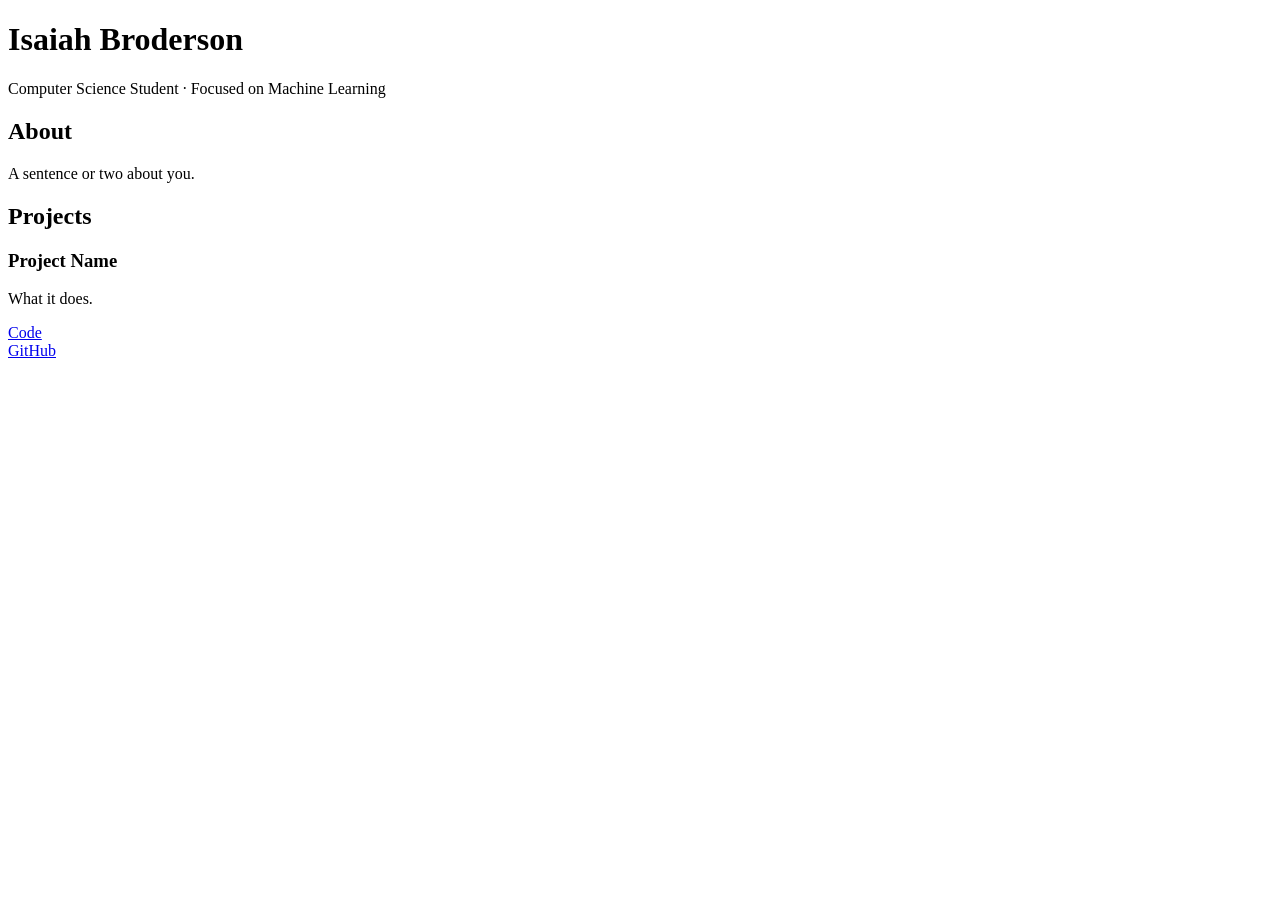
==== index.html @ 88653c19 "Add initial HTML structure for personal webpage" ====
<!DOCTYPE html>
<html lang="en">
<head>
  <meta charset="UTF-8">
  <meta name="viewport" content="width=device-width, initial-scale=1.0">
  <title>Isaiah Broderson</title>
  <link rel="stylesheet" href="style.css">
</head>
<body>
  <header>
    <h1>Isaiah Broderson</h1>
    <p>Computer Science Student · Focused on Machine Learning</p>
  </header>

  <main>
    <section id="about">
      <h2>About</h2>
      <p>A sentence or two about you.</p>
    </section>

    <section id="projects">
      <h2>Projects</h2>
      <article>
        <h3>Project Name</h3>
        <p>What it does.</p>
        <a href="https://github.com/you/repo">Code</a>
      </article>
    </section>
  </main>

  <footer>
    <a href="https://github.com/you">GitHub</a>
  </footer>
</body>
</html>
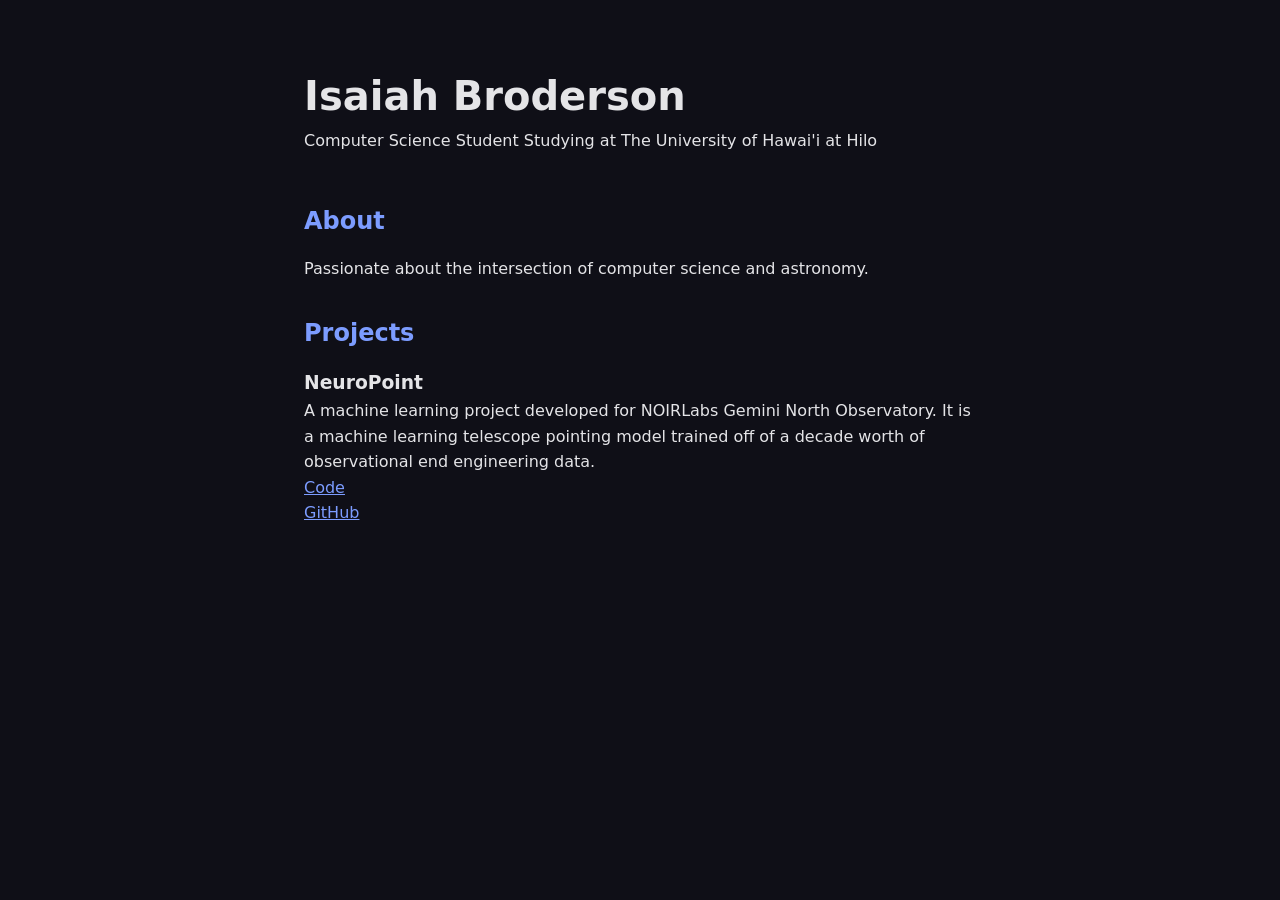
==== commit c97bb773: "Revise personal bio and project description Updated personal information and project details in inde" ====
--- a/index.html
+++ b/index.html
@@ -9,20 +9,21 @@
 <body>
   <header>
     <h1>Isaiah Broderson</h1>
-    <p>Computer Science Student · Focused on Machine Learning</p>
+    <p>Computer Science Student Studying at The University of Hawai'i at Hilo</p>
   </header>
 
   <main>
     <section id="about">
       <h2>About</h2>
-      <p>A sentence or two about you.</p>
+      <p>Passionate about the intersection of computer science and astronomy.</p>
     </section>
 
     <section id="projects">
       <h2>Projects</h2>
       <article>
-        <h3>Project Name</h3>
-        <p>What it does.</p>
+        <h3>NeuroPoint</h3>
+        <p>A machine learning project developed for NOIRLabs Gemini North Observatory. It is a machine learning telescope pointing model
+           trained off of a decade worth of observational end engineering data.</p>
         <a href="https://github.com/you/repo">Code</a>
       </article>
     </section>
--- a/style.css
+++ b/style.css
@@ -0,0 +1,22 @@
+:root {
+  --bg: #0f0f17;
+  --fg: #e4e4e7;
+  --accent: #7c9cff;
+}
+
+* { box-sizing: border-box; margin: 0; padding: 0; }
+
+body {
+  font-family: system-ui, sans-serif;
+  background: var(--bg);
+  color: var(--fg);
+  line-height: 1.6;
+  max-width: 720px;
+  margin: 0 auto;
+  padding: 4rem 1.5rem;
+}
+
+header { margin-bottom: 3rem; }
+h1 { font-size: 2.5rem; }
+h2 { margin: 2rem 0 1rem; color: var(--accent); }
+a { color: var(--accent); }
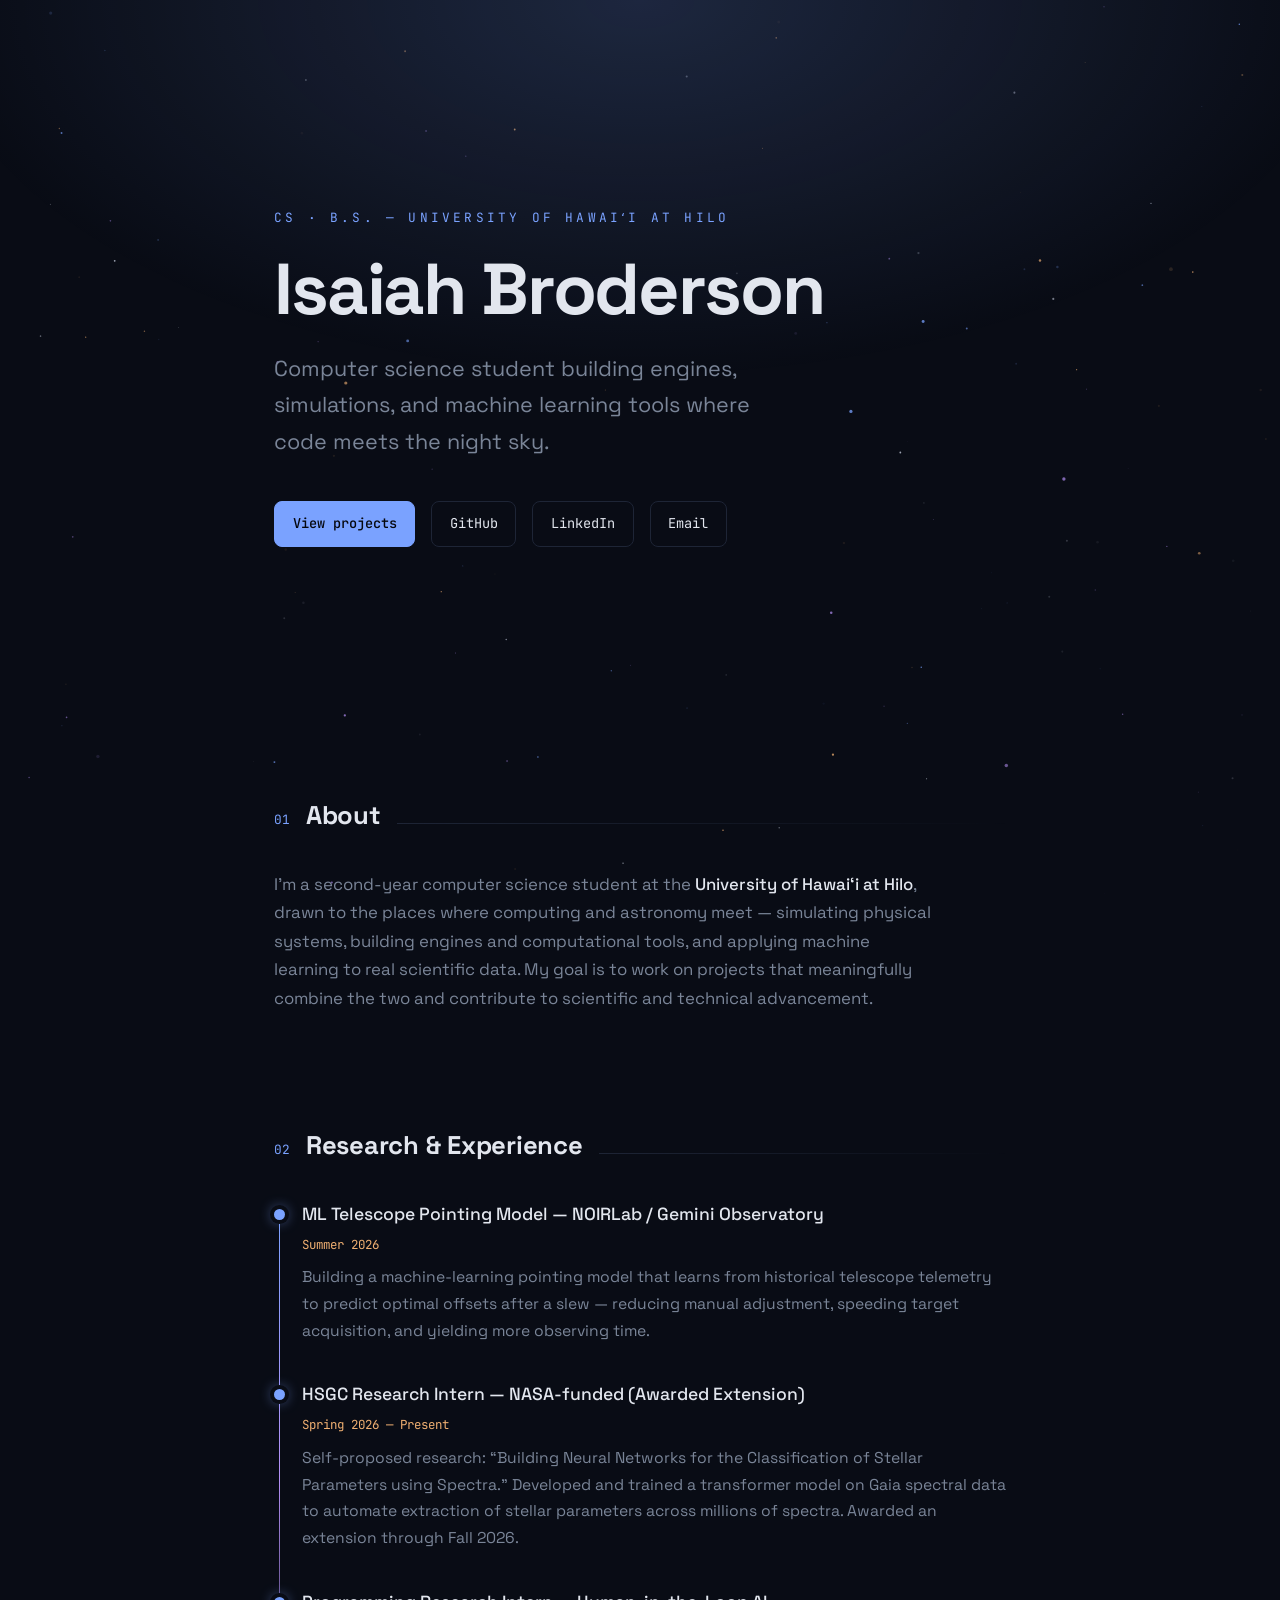
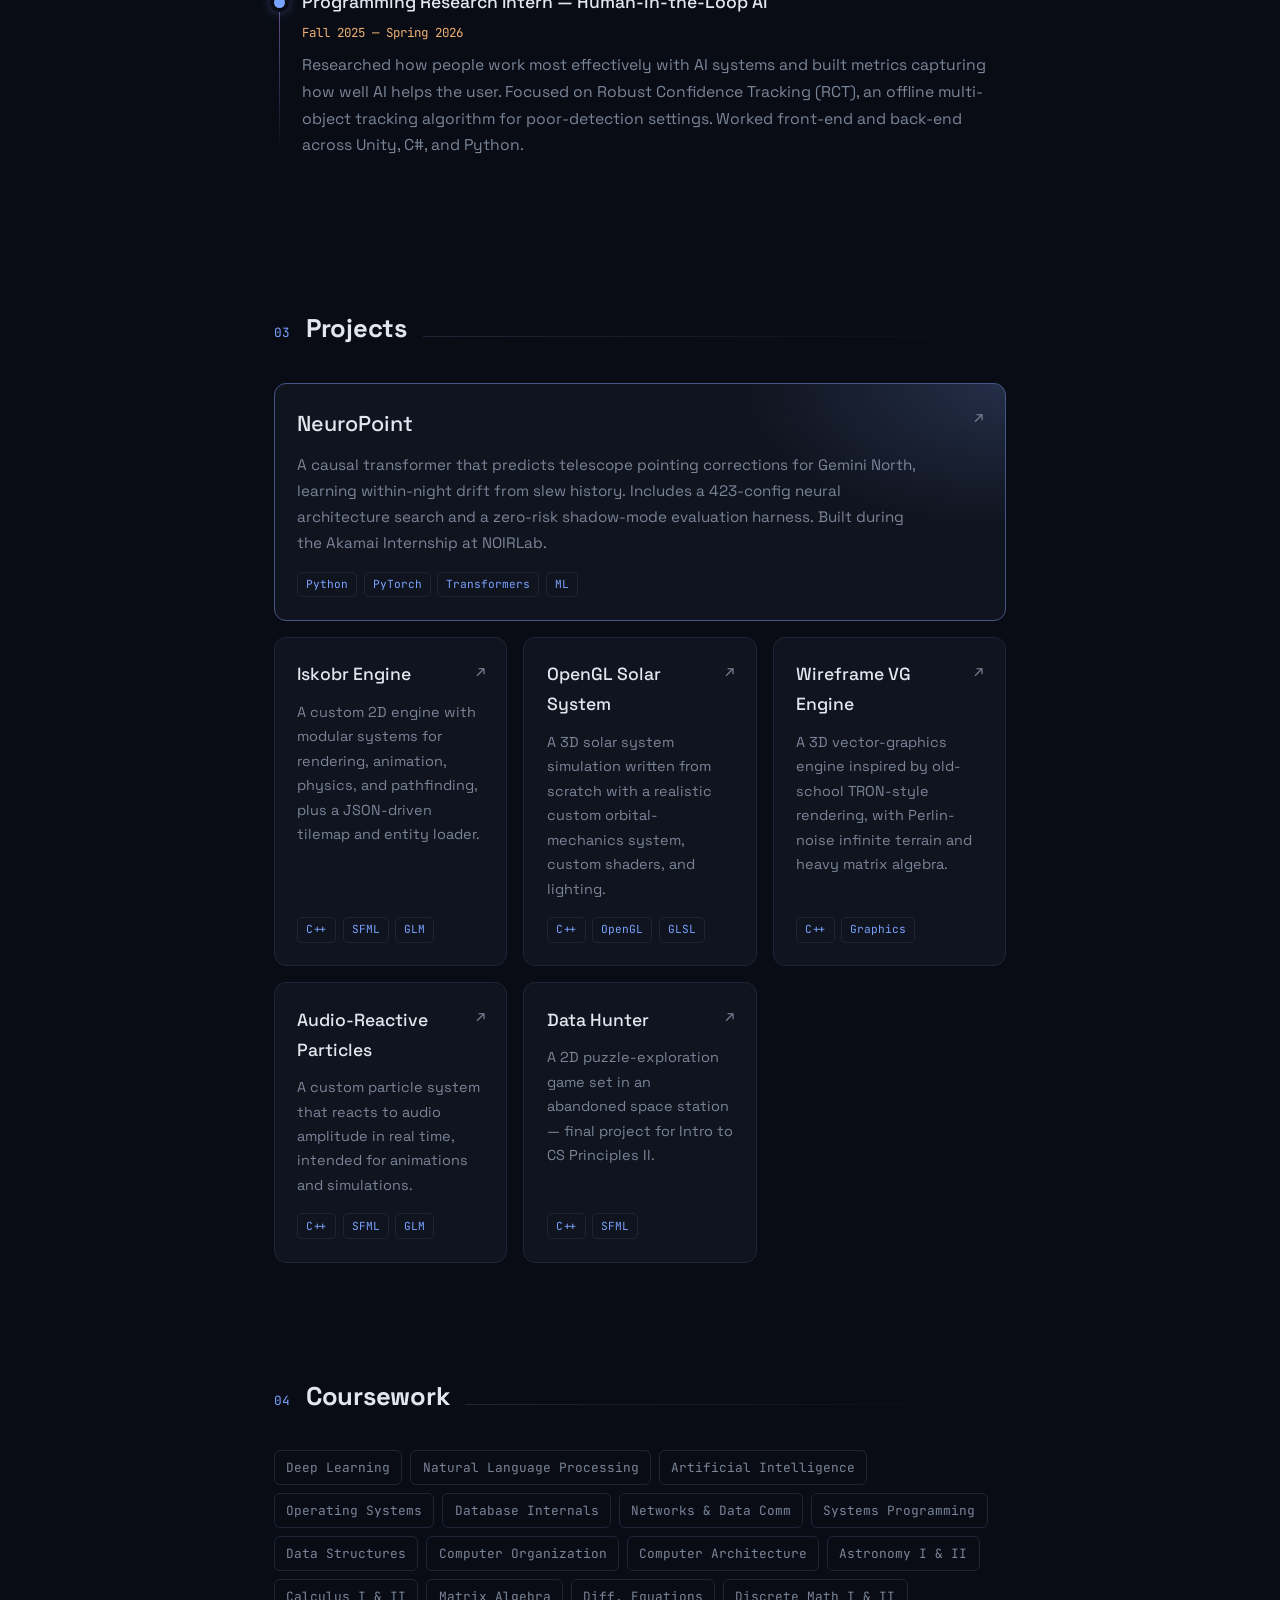
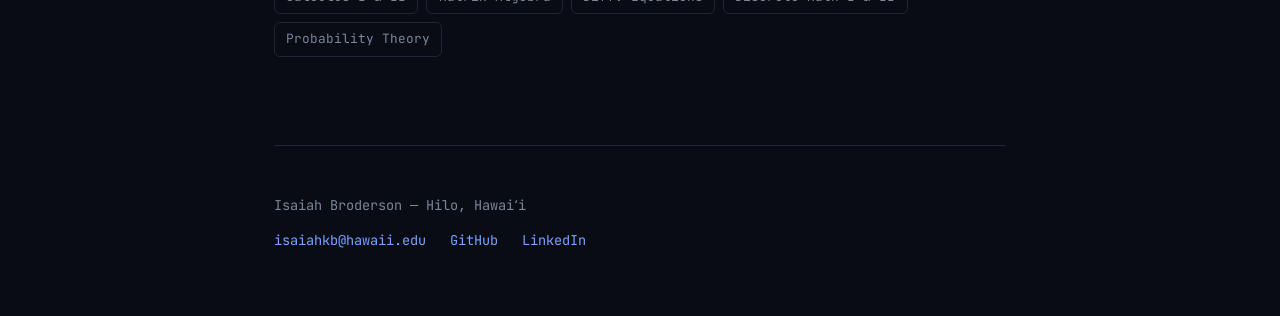
==== commit 7ff88492: "Revise index.html for improved layout and styling Updated the HTML structure and styles for Isaiah B" ====
--- a/index.html
+++ b/index.html
@@ -1,36 +1,492 @@
 <!DOCTYPE html>
 <html lang="en">
 <head>
-  <meta charset="UTF-8">
-  <meta name="viewport" content="width=device-width, initial-scale=1.0">
-  <title>Isaiah Broderson</title>
-  <link rel="stylesheet" href="style.css">
+<meta charset="UTF-8">
+<meta name="viewport" content="width=device-width, initial-scale=1.0">
+<title>Isaiah Broderson — CS & Astronomy</title>
+<link rel="preconnect" href="https://fonts.googleapis.com">
+<link rel="preconnect" href="https://fonts.gstatic.com" crossorigin>
+<link href="https://fonts.googleapis.com/css2?family=Space+Grotesk:wght@400;500;700&family=JetBrains+Mono:wght@400;500&display=swap" rel="stylesheet">
+<style>
+/* ============================================================
+   Isaiah Broderson — portfolio
+   Theme: observatory / star catalog. CS meets astronomy.
+   Palette, type, and the starfield hero are the signature.
+   Everything tunable lives in :root below.
+   ============================================================ */
+
+:root {
+  --void:      #05070d;   /* deepest background */
+  --bg:        #090c15;   /* page background */
+  --surface:   #10141f;   /* cards */
+  --border:    #1e2536;   /* dividers */
+  --fg:        #e2e6ee;   /* main text */
+  --fg-dim:    #7a8598;   /* muted text */
+  --star:      #cfd6e6;   /* starlight */
+  --accent:    #7aa2ff;   /* main accent (blue-white star) */
+  --accent-2:  #f0b072;   /* secondary (warm star / K-type) */
+  --accent-3:  #b490f5;   /* tertiary (spectral violet) */
+  --glow:      rgba(122, 162, 255, 0.18);
+
+  --display: "Space Grotesk", system-ui, sans-serif;
+  --mono: "JetBrains Mono", monospace;
+}
+
+* { box-sizing: border-box; margin: 0; padding: 0; }
+html { scroll-behavior: smooth; }
+
+body {
+  font-family: var(--display);
+  background: var(--bg);
+  color: var(--fg);
+  line-height: 1.7;
+  overflow-x: hidden;
+}
+
+/* ---------- Starfield canvas (fixed, behind everything) ---------- */
+#starfield {
+  position: fixed;
+  inset: 0;
+  z-index: -2;
+  display: block;
+}
+/* radial glow anchoring the hero */
+body::before {
+  content: "";
+  position: fixed;
+  inset: 0;
+  z-index: -1;
+  background: radial-gradient(ellipse 80% 60% at 50% 0%, var(--glow), transparent 70%);
+  pointer-events: none;
+}
+
+.wrap { max-width: 780px; margin: 0 auto; padding: 0 1.5rem; }
+
+/* ---------- Hero ---------- */
+header {
+  min-height: 82vh;
+  display: flex;
+  flex-direction: column;
+  justify-content: center;
+  padding: 4rem 0 3rem;
+}
+
+.eyebrow {
+  font-family: var(--mono);
+  font-size: 0.8rem;
+  letter-spacing: 0.25em;
+  text-transform: uppercase;
+  color: var(--accent);
+  margin-bottom: 1.5rem;
+  opacity: 0;
+  animation: fadeUp 0.6s ease forwards;
+}
+
+h1 {
+  font-size: clamp(2.5rem, 8vw, 4.5rem);
+  font-weight: 700;
+  letter-spacing: -0.03em;
+  line-height: 1.02;
+  opacity: 0;
+  animation: fadeUp 0.6s ease 0.1s forwards;
+}
+
+.tagline {
+  font-size: clamp(1.05rem, 2.5vw, 1.35rem);
+  color: var(--fg-dim);
+  margin-top: 1.5rem;
+  max-width: 34ch;
+  opacity: 0;
+  animation: fadeUp 0.6s ease 0.2s forwards;
+}
+
+.hero-links {
+  display: flex;
+  gap: 1rem;
+  margin-top: 2.5rem;
+  flex-wrap: wrap;
+  opacity: 0;
+  animation: fadeUp 0.6s ease 0.3s forwards;
+}
+
+.hero-links a {
+  font-family: var(--mono);
+  font-size: 0.85rem;
+  color: var(--fg);
+  text-decoration: none;
+  padding: 0.65rem 1.1rem;
+  border: 1px solid var(--border);
+  border-radius: 8px;
+  transition: border-color 0.2s, background 0.2s, transform 0.2s;
+}
+.hero-links a:hover {
+  border-color: var(--accent);
+  background: var(--glow);
+  transform: translateY(-2px);
+}
+.hero-links a.primary {
+  border-color: var(--accent);
+  background: var(--accent);
+  color: var(--void);
+  font-weight: 500;
+}
+.hero-links a.primary:hover { background: var(--accent-2); border-color: var(--accent-2); }
+
+@keyframes fadeUp {
+  from { opacity: 0; transform: translateY(16px); }
+  to   { opacity: 1; transform: translateY(0); }
+}
+
+/* ---------- Section scaffolding ---------- */
+section { padding: 3.5rem 0; }
+
+.section-head {
+  display: flex;
+  align-items: baseline;
+  gap: 1rem;
+  margin-bottom: 2rem;
+}
+.section-head .num {
+  font-family: var(--mono);
+  font-size: 0.8rem;
+  color: var(--accent);
+}
+h2 {
+  font-size: 1.6rem;
+  font-weight: 700;
+  letter-spacing: -0.01em;
+}
+.section-head .rule {
+  flex: 1;
+  height: 1px;
+  background: linear-gradient(90deg, var(--border), transparent);
+}
+
+/* reveal-on-scroll */
+.reveal { opacity: 0; transform: translateY(24px); transition: opacity 0.6s ease, transform 0.6s ease; }
+.reveal.in { opacity: 1; transform: translateY(0); }
+
+/* ---------- About ---------- */
+.about p { color: var(--fg-dim); font-size: 1.05rem; max-width: 60ch; }
+.about p strong { color: var(--fg); font-weight: 500; }
+
+/* ---------- Experience timeline ---------- */
+.timeline { position: relative; padding-left: 1.75rem; }
+.timeline::before {
+  content: "";
+  position: absolute;
+  left: 5px; top: 6px; bottom: 6px;
+  width: 1px;
+  background: linear-gradient(var(--accent), var(--accent-3), transparent);
+}
+.entry { position: relative; margin-bottom: 2.25rem; }
+.entry::before {
+  content: "";
+  position: absolute;
+  left: -1.75rem; top: 0.55rem;
+  width: 11px; height: 11px;
+  border-radius: 50%;
+  background: var(--accent);
+  box-shadow: 0 0 0 4px var(--bg), 0 0 14px var(--accent);
+}
+.entry .role { font-size: 1.1rem; font-weight: 500; }
+.entry .meta {
+  font-family: var(--mono);
+  font-size: 0.78rem;
+  color: var(--accent-2);
+  margin: 0.25rem 0 0.6rem;
+}
+.entry .desc { color: var(--fg-dim); font-size: 0.98rem; }
+
+/* ---------- Projects grid ---------- */
+.grid { display: grid; grid-template-columns: repeat(auto-fill, minmax(230px, 1fr)); gap: 1rem; }
+.card {
+  background: var(--surface);
+  border: 1px solid var(--border);
+  border-radius: 12px;
+  padding: 1.4rem;
+  text-decoration: none;
+  color: inherit;
+  display: flex;
+  flex-direction: column;
+  gap: 0.6rem;
+  transition: border-color 0.2s, box-shadow 0.2s, transform 0.2s;
+  position: relative;
+  overflow: hidden;
+}
+.card::after {
+  content: "↗";
+  position: absolute;
+  top: 1.2rem; right: 1.3rem;
+  color: var(--fg-dim);
+  font-size: 1rem;
+  transition: color 0.2s, transform 0.2s;
+}
+.card:hover {
+  border-color: var(--accent);
+  box-shadow: 0 8px 30px var(--glow);
+  transform: translateY(-3px);
+}
+.card:hover::after { color: var(--accent); transform: translate(2px, -2px); }
+.card .title { font-size: 1.1rem; font-weight: 500; padding-right: 1.5rem; }
+.card .blurb { color: var(--fg-dim); font-size: 0.9rem; flex: 1; }
+.card .tags { display: flex; flex-wrap: wrap; gap: 0.4rem; margin-top: 0.4rem; }
+.tag {
+  font-family: var(--mono);
+  font-size: 0.7rem;
+  color: var(--accent);
+  border: 1px solid var(--border);
+  border-radius: 5px;
+  padding: 0.15rem 0.5rem;
+}
+
+/* featured / flagship project spans the full grid width */
+.card.featured {
+  grid-column: 1 / -1;
+  border-color: color-mix(in srgb, var(--accent) 40%, var(--border));
+  background:
+    radial-gradient(ellipse 60% 100% at 100% 0%, var(--glow), transparent 60%),
+    var(--surface);
+}
+.card.featured .title { font-size: 1.35rem; }
+.card.featured .blurb { font-size: 0.95rem; max-width: 62ch; }
+
+/* ---------- Coursework marquee-ish pills ---------- */
+.courses { display: flex; flex-wrap: wrap; gap: 0.5rem; }
+.course {
+  font-family: var(--mono);
+  font-size: 0.8rem;
+  color: var(--fg-dim);
+  border: 1px solid var(--border);
+  border-radius: 6px;
+  padding: 0.35rem 0.7rem;
+  transition: color 0.2s, border-color 0.2s;
+}
+.course:hover { color: var(--accent-3); border-color: var(--accent-3); }
+
+/* ---------- Footer ---------- */
+footer {
+  padding: 3rem 0 4rem;
+  border-top: 1px solid var(--border);
+  margin-top: 2rem;
+  color: var(--fg-dim);
+  font-family: var(--mono);
+  font-size: 0.85rem;
+}
+footer a { color: var(--accent); text-decoration: none; }
+footer a:hover { color: var(--accent-2); }
+.footer-links { display: flex; gap: 1.5rem; margin-top: 0.75rem; flex-wrap: wrap; }
+
+/* ---------- Accessibility ---------- */
+@media (prefers-reduced-motion: reduce) {
+  *, *::before, *::after { animation: none !important; transition: none !important; }
+  .reveal { opacity: 1; transform: none; }
+}
+a:focus-visible, .card:focus-visible { outline: 2px solid var(--accent); outline-offset: 3px; }
+
+@media (max-width: 480px) {
+  header { min-height: 88vh; }
+}
+</style>
 </head>
 <body>
+<canvas id="starfield"></canvas>
+
+<div class="wrap">
+
+  <!-- ============ HERO ============ -->
   <header>
+    <div class="eyebrow">CS · B.S. — University of Hawai&#699;i at Hilo</div>
     <h1>Isaiah Broderson</h1>
-    <p>Computer Science Student Studying at The University of Hawai'i at Hilo</p>
+    <p class="tagline">Computer science student building engines, simulations, and machine learning tools where code meets the night sky.</p>
+    <div class="hero-links">
+      <a class="primary" href="#projects">View projects</a>
+      <a href="https://github.com/IsaiahKoamalu" target="_blank" rel="noopener">GitHub</a>
+      <a href="https://www.linkedin.com/in/isaiah-broderson-3b34492a6" target="_blank" rel="noopener">LinkedIn</a>
+      <a href="mailto:isaiahkb@hawaii.edu">Email</a>
+    </div>
   </header>
 
-  <main>
-    <section id="about">
+  <!-- ============ ABOUT ============ -->
+  <section id="about" class="reveal">
+    <div class="section-head">
+      <span class="num">01</span>
       <h2>About</h2>
-      <p>Passionate about the intersection of computer science and astronomy.</p>
-    </section>
-
-    <section id="projects">
+      <span class="rule"></span>
+    </div>
+    <div class="about">
+      <p>I&#8217;m a second-year computer science student at the <strong>University of Hawai&#699;i at Hilo</strong>, drawn to the places where computing and astronomy meet &mdash; simulating physical systems, building engines and computational tools, and applying machine learning to real scientific data. My goal is to work on projects that meaningfully combine the two and contribute to scientific and technical advancement.</p>
+    </div>
+  </section>
+
+  <!-- ============ EXPERIENCE ============ -->
+  <section id="experience" class="reveal">
+    <div class="section-head">
+      <span class="num">02</span>
+      <h2>Research &amp; Experience</h2>
+      <span class="rule"></span>
+    </div>
+    <div class="timeline">
+      <div class="entry">
+        <div class="role">ML Telescope Pointing Model &mdash; NOIRLab / Gemini Observatory</div>
+        <div class="meta">Summer 2026</div>
+        <div class="desc">Building a machine-learning pointing model that learns from historical telescope telemetry to predict optimal offsets after a slew &mdash; reducing manual adjustment, speeding target acquisition, and yielding more observing time.</div>
+      </div>
+      <div class="entry">
+        <div class="role">HSGC Research Intern &mdash; NASA-funded (Awarded Extension)</div>
+        <div class="meta">Spring 2026 — Present</div>
+        <div class="desc">Self-proposed research: &ldquo;Building Neural Networks for the Classification of Stellar Parameters using Spectra.&rdquo; Developed and trained a transformer model on Gaia spectral data to automate extraction of stellar parameters across millions of spectra. Awarded an extension through Fall 2026.</div>
+      </div>
+      <div class="entry">
+        <div class="role">Programming Research Intern &mdash; Human-in-the-Loop AI</div>
+        <div class="meta">Fall 2025 — Spring 2026</div>
+        <div class="desc">Researched how people work most effectively with AI systems and built metrics capturing how well AI helps the user. Focused on Robust Confidence Tracking (RCT), an offline multi-object tracking algorithm for poor-detection settings. Worked front-end and back-end across Unity, C#, and Python.</div>
+      </div>
+    </div>
+  </section>
+
+  <!-- ============ PROJECTS ============ -->
+  <section id="projects" class="reveal">
+    <div class="section-head">
+      <span class="num">03</span>
       <h2>Projects</h2>
-      <article>
-        <h3>NeuroPoint</h3>
-        <p>A machine learning project developed for NOIRLabs Gemini North Observatory. It is a machine learning telescope pointing model
-           trained off of a decade worth of observational end engineering data.</p>
-        <a href="https://github.com/you/repo">Code</a>
-      </article>
-    </section>
-  </main>
-
+      <span class="rule"></span>
+    </div>
+    <div class="grid">
+      <a class="card featured" href="https://github.com/IsaiahKoamalu/NeuroPoint" target="_blank" rel="noopener">
+        <div class="title">NeuroPoint</div>
+        <div class="blurb">A causal transformer that predicts telescope pointing corrections for Gemini North, learning within-night drift from slew history. Includes a 423-config neural architecture search and a zero-risk shadow-mode evaluation harness. Built during the Akamai Internship at NOIRLab.</div>
+        <div class="tags"><span class="tag">Python</span><span class="tag">PyTorch</span><span class="tag">Transformers</span><span class="tag">ML</span></div>
+      </a>
+      <a class="card" href="https://isaiahkoamalu.github.io/iskobrEngine/" target="_blank" rel="noopener">
+        <div class="title">Iskobr Engine</div>
+        <div class="blurb">A custom 2D engine with modular systems for rendering, animation, physics, and pathfinding, plus a JSON-driven tilemap and entity loader.</div>
+        <div class="tags"><span class="tag">C++</span><span class="tag">SFML</span><span class="tag">GLM</span></div>
+      </a>
+      <a class="card" href="https://github.com/IsaiahKoamalu/OpenGL-SpaceSim" target="_blank" rel="noopener">
+        <div class="title">OpenGL Solar System</div>
+        <div class="blurb">A 3D solar system simulation written from scratch with a realistic custom orbital-mechanics system, custom shaders, and lighting.</div>
+        <div class="tags"><span class="tag">C++</span><span class="tag">OpenGL</span><span class="tag">GLSL</span></div>
+      </a>
+      <a class="card" href="https://github.com/IsaiahKoamalu/Wireframe_VG" target="_blank" rel="noopener">
+        <div class="title">Wireframe VG Engine</div>
+        <div class="blurb">A 3D vector-graphics engine inspired by old-school TRON-style rendering, with Perlin-noise infinite terrain and heavy matrix algebra.</div>
+        <div class="tags"><span class="tag">C++</span><span class="tag">Graphics</span></div>
+      </a>
+      <a class="card" href="https://github.com/IsaiahKoamalu/Engine-Particle-System" target="_blank" rel="noopener">
+        <div class="title">Audio-Reactive Particles</div>
+        <div class="blurb">A custom particle system that reacts to audio amplitude in real time, intended for animations and simulations.</div>
+        <div class="tags"><span class="tag">C++</span><span class="tag">SFML</span><span class="tag">GLM</span></div>
+      </a>
+      <a class="card" href="https://github.com/IsaiahKoamalu/FinalProgram" target="_blank" rel="noopener">
+        <div class="title">Data Hunter</div>
+        <div class="blurb">A 2D puzzle-exploration game set in an abandoned space station &mdash; final project for Intro to CS Principles II.</div>
+        <div class="tags"><span class="tag">C++</span><span class="tag">SFML</span></div>
+      </a>
+    </div>
+  </section>
+
+  <!-- ============ COURSEWORK ============ -->
+  <section id="coursework" class="reveal">
+    <div class="section-head">
+      <span class="num">04</span>
+      <h2>Coursework</h2>
+      <span class="rule"></span>
+    </div>
+    <div class="courses">
+      <span class="course">Deep Learning</span>
+      <span class="course">Natural Language Processing</span>
+      <span class="course">Artificial Intelligence</span>
+      <span class="course">Operating Systems</span>
+      <span class="course">Database Internals</span>
+      <span class="course">Networks &amp; Data Comm</span>
+      <span class="course">Systems Programming</span>
+      <span class="course">Data Structures</span>
+      <span class="course">Computer Organization</span>
+      <span class="course">Computer Architecture</span>
+      <span class="course">Astronomy I &amp; II</span>
+      <span class="course">Calculus I &amp; II</span>
+      <span class="course">Matrix Algebra</span>
+      <span class="course">Diff. Equations</span>
+      <span class="course">Discrete Math I &amp; II</span>
+      <span class="course">Probability Theory</span>
+    </div>
+  </section>
+
+  <!-- ============ FOOTER ============ -->
   <footer>
-    <a href="https://github.com/you">GitHub</a>
+    <div>Isaiah Broderson &mdash; Hilo, Hawai&#699;i</div>
+    <div class="footer-links">
+      <a href="mailto:isaiahkb@hawaii.edu">isaiahkb@hawaii.edu</a>
+      <a href="https://github.com/IsaiahKoamalu" target="_blank" rel="noopener">GitHub</a>
+      <a href="https://www.linkedin.com/in/isaiah-broderson-3b34492a6" target="_blank" rel="noopener">LinkedIn</a>
+    </div>
   </footer>
+
+</div>
+
+<script>
+/* ---------- Starfield: twinkling stars + slow parallax drift ---------- */
+(function () {
+  const canvas = document.getElementById('starfield');
+  const ctx = canvas.getContext('2d');
+  const reduced = window.matchMedia('(prefers-reduced-motion: reduce)').matches;
+  let stars = [], w, h, mouseX = 0, mouseY = 0;
+
+  const COLORS = ['#cfd6e6', '#7aa2ff', '#f0b072', '#b490f5'];
+
+  function resize() {
+    w = canvas.width = window.innerWidth;
+    h = canvas.height = window.innerHeight;
+    const count = Math.min(220, Math.floor((w * h) / 9000));
+    stars = Array.from({ length: count }, () => ({
+      x: Math.random() * w,
+      y: Math.random() * h,
+      z: Math.random() * 0.8 + 0.2,           // depth → size & parallax
+      r: Math.random() * 1.3 + 0.3,
+      color: COLORS[Math.floor(Math.random() * COLORS.length)],
+      tw: Math.random() * Math.PI * 2,        // twinkle phase
+      twSpeed: Math.random() * 0.02 + 0.005
+    }));
+  }
+
+  function draw() {
+    ctx.clearRect(0, 0, w, h);
+    for (const s of stars) {
+      s.tw += s.twSpeed;
+      const alpha = 0.4 + Math.sin(s.tw) * 0.35;
+      const px = s.x + mouseX * s.z * 18;
+      const py = s.y + mouseY * s.z * 18;
+      ctx.beginPath();
+      ctx.arc(px, py, s.r * s.z + 0.3, 0, Math.PI * 2);
+      ctx.fillStyle = s.color;
+      ctx.globalAlpha = Math.max(0, alpha);
+      ctx.fill();
+    }
+    ctx.globalAlpha = 1;
+    if (!reduced) requestAnimationFrame(draw);
+  }
+
+  window.addEventListener('resize', resize);
+  window.addEventListener('mousemove', (e) => {
+    mouseX = (e.clientX / w - 0.5) * 2;
+    mouseY = (e.clientY / h - 0.5) * 2;
+  });
+
+  resize();
+  draw();
+  if (reduced) draw(); // one static frame
+})();
+
+/* ---------- Reveal sections on scroll ---------- */
+(function () {
+  const io = new IntersectionObserver((entries) => {
+    for (const e of entries) {
+      if (e.isIntersecting) { e.target.classList.add('in'); io.unobserve(e.target); }
+    }
+  }, { threshold: 0.12 });
+  document.querySelectorAll('.reveal').forEach((el) => io.observe(el));
+})();
+</script>
 </body>
 </html>
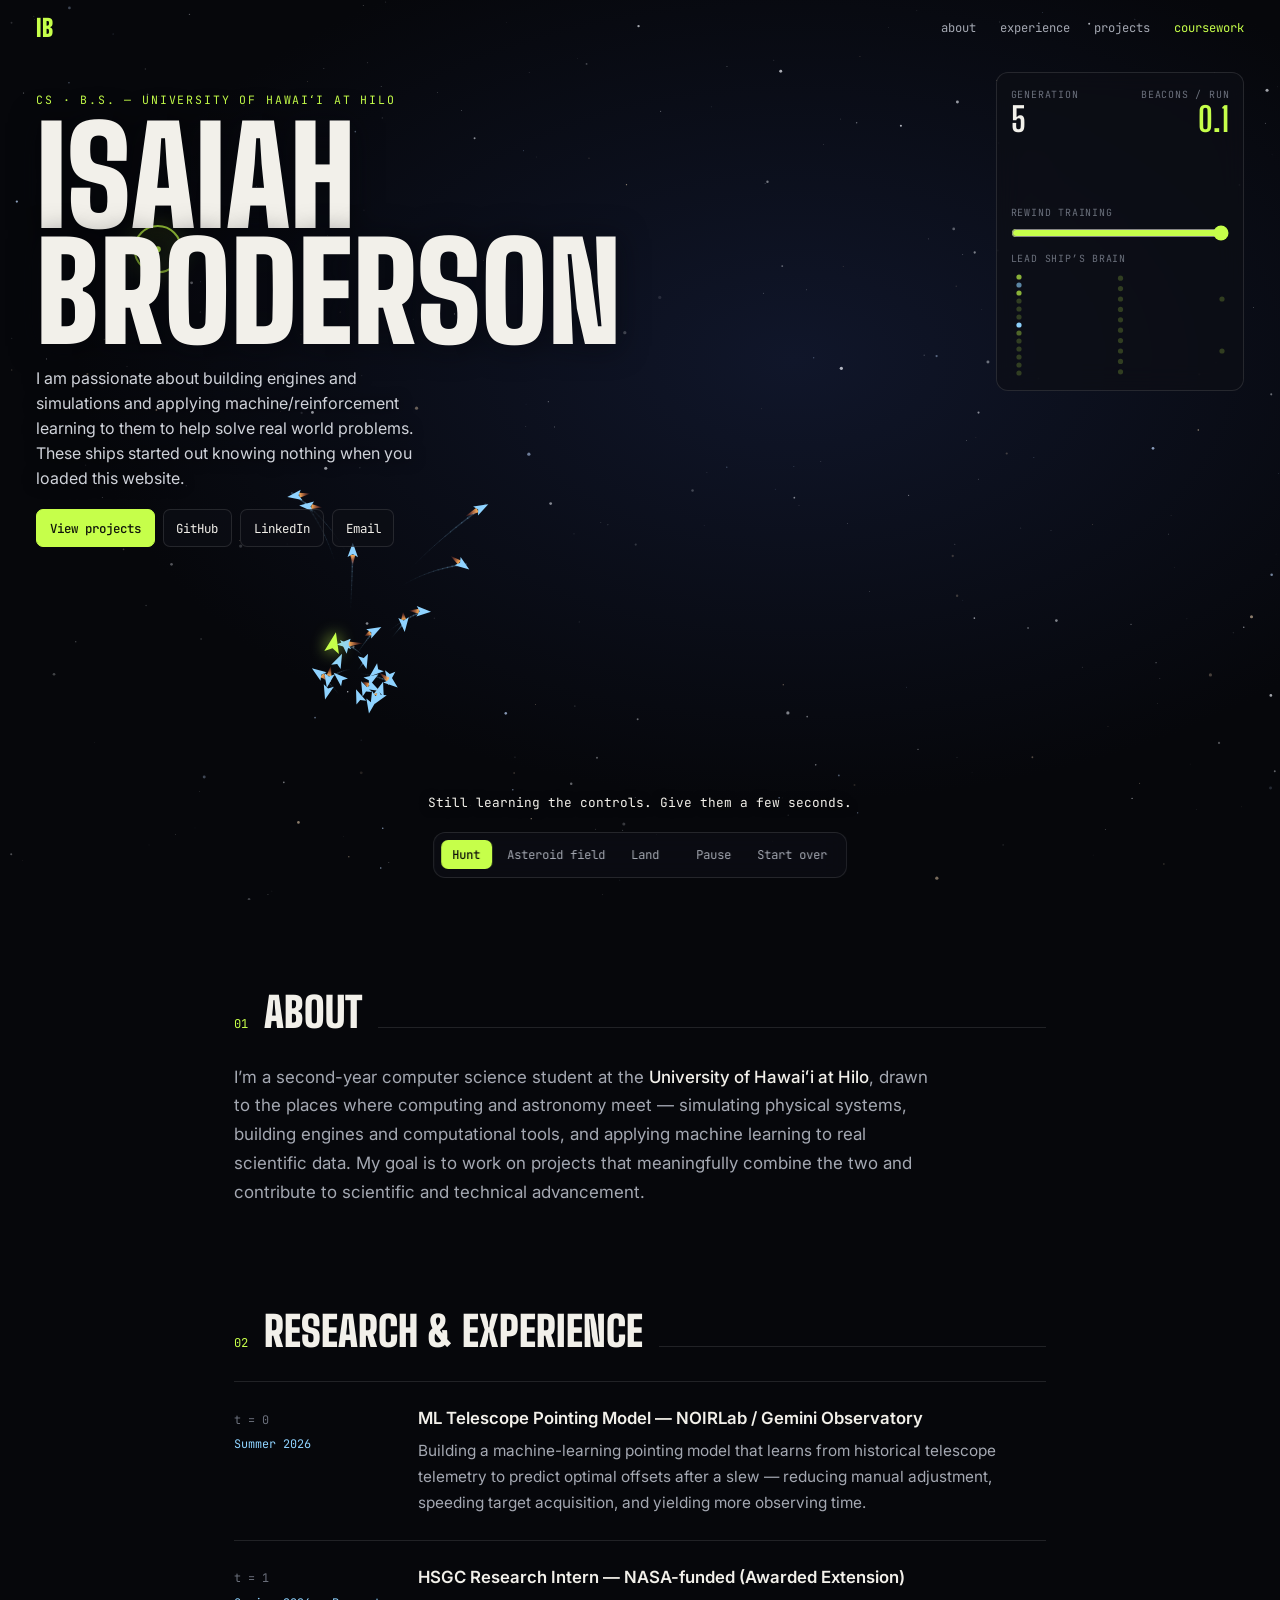
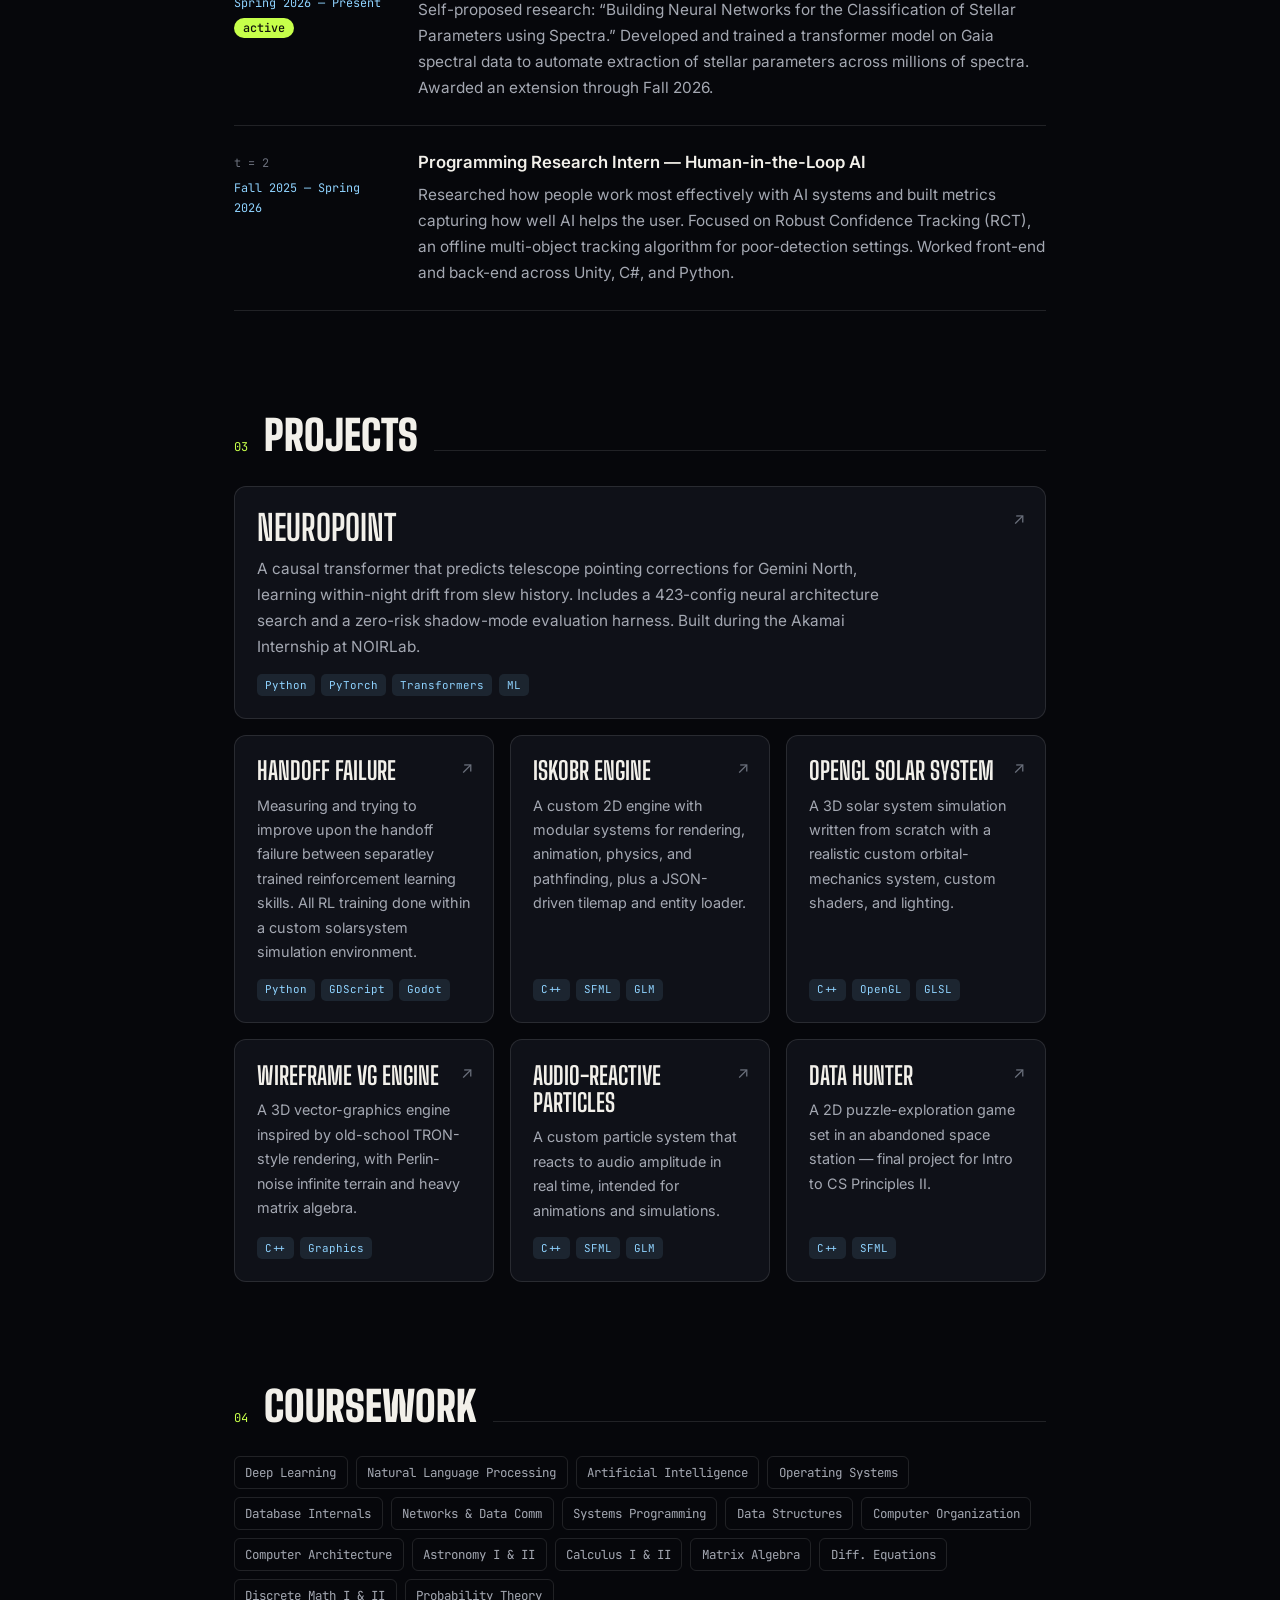
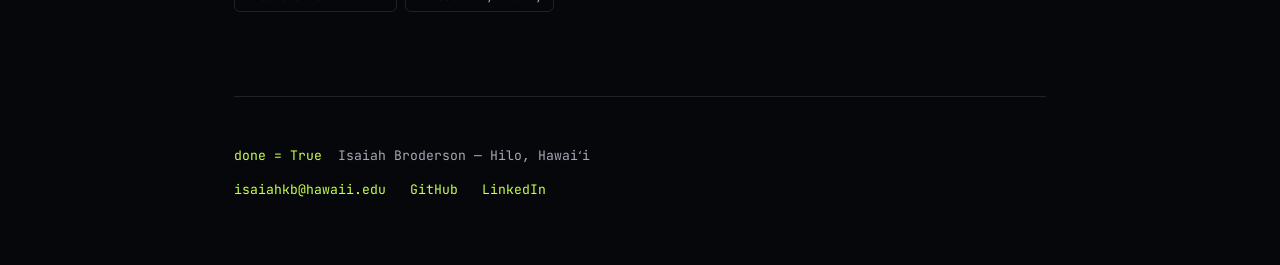
==== commit df42b549: "RL flight" ====
--- a/index.html
+++ b/index.html
@@ -3,309 +3,78 @@
 <head>
 <meta charset="UTF-8">
 <meta name="viewport" content="width=device-width, initial-scale=1.0">
-<title>Isaiah Broderson — CS & Astronomy</title>
+<title>Isaiah Broderson — CS & Machine Learning</title>
+<meta name="description" content="Isaiah Broderson — computer science student building engines, simulations, and machine learning tools.">
 <link rel="preconnect" href="https://fonts.googleapis.com">
 <link rel="preconnect" href="https://fonts.gstatic.com" crossorigin>
-<link href="https://fonts.googleapis.com/css2?family=Space+Grotesk:wght@400;500;700&family=JetBrains+Mono:wght@400;500&display=swap" rel="stylesheet">
-<style>
-/* ============================================================
-   Isaiah Broderson — portfolio
-   Theme: observatory / star catalog. CS meets astronomy.
-   Palette, type, and the starfield hero are the signature.
-   Everything tunable lives in :root below.
-   ============================================================ */
-
-:root {
-  --void:      #05070d;   /* deepest background */
-  --bg:        #090c15;   /* page background */
-  --surface:   #10141f;   /* cards */
-  --border:    #1e2536;   /* dividers */
-  --fg:        #e2e6ee;   /* main text */
-  --fg-dim:    #7a8598;   /* muted text */
-  --star:      #cfd6e6;   /* starlight */
-  --accent:    #7aa2ff;   /* main accent (blue-white star) */
-  --accent-2:  #f0b072;   /* secondary (warm star / K-type) */
-  --accent-3:  #b490f5;   /* tertiary (spectral violet) */
-  --glow:      rgba(122, 162, 255, 0.18);
-
-  --display: "Space Grotesk", system-ui, sans-serif;
-  --mono: "JetBrains Mono", monospace;
-}
-
-* { box-sizing: border-box; margin: 0; padding: 0; }
-html { scroll-behavior: smooth; }
-
-body {
-  font-family: var(--display);
-  background: var(--bg);
-  color: var(--fg);
-  line-height: 1.7;
-  overflow-x: hidden;
-}
-
-/* ---------- Starfield canvas (fixed, behind everything) ---------- */
-#starfield {
-  position: fixed;
-  inset: 0;
-  z-index: -2;
-  display: block;
-}
-/* radial glow anchoring the hero */
-body::before {
-  content: "";
-  position: fixed;
-  inset: 0;
-  z-index: -1;
-  background: radial-gradient(ellipse 80% 60% at 50% 0%, var(--glow), transparent 70%);
-  pointer-events: none;
-}
-
-.wrap { max-width: 780px; margin: 0 auto; padding: 0 1.5rem; }
-
-/* ---------- Hero ---------- */
-header {
-  min-height: 82vh;
-  display: flex;
-  flex-direction: column;
-  justify-content: center;
-  padding: 4rem 0 3rem;
-}
-
-.eyebrow {
-  font-family: var(--mono);
-  font-size: 0.8rem;
-  letter-spacing: 0.25em;
-  text-transform: uppercase;
-  color: var(--accent);
-  margin-bottom: 1.5rem;
-  opacity: 0;
-  animation: fadeUp 0.6s ease forwards;
-}
-
-h1 {
-  font-size: clamp(2.5rem, 8vw, 4.5rem);
-  font-weight: 700;
-  letter-spacing: -0.03em;
-  line-height: 1.02;
-  opacity: 0;
-  animation: fadeUp 0.6s ease 0.1s forwards;
-}
-
-.tagline {
-  font-size: clamp(1.05rem, 2.5vw, 1.35rem);
-  color: var(--fg-dim);
-  margin-top: 1.5rem;
-  max-width: 34ch;
-  opacity: 0;
-  animation: fadeUp 0.6s ease 0.2s forwards;
-}
-
-.hero-links {
-  display: flex;
-  gap: 1rem;
-  margin-top: 2.5rem;
-  flex-wrap: wrap;
-  opacity: 0;
-  animation: fadeUp 0.6s ease 0.3s forwards;
-}
-
-.hero-links a {
-  font-family: var(--mono);
-  font-size: 0.85rem;
-  color: var(--fg);
-  text-decoration: none;
-  padding: 0.65rem 1.1rem;
-  border: 1px solid var(--border);
-  border-radius: 8px;
-  transition: border-color 0.2s, background 0.2s, transform 0.2s;
-}
-.hero-links a:hover {
-  border-color: var(--accent);
-  background: var(--glow);
-  transform: translateY(-2px);
-}
-.hero-links a.primary {
-  border-color: var(--accent);
-  background: var(--accent);
-  color: var(--void);
-  font-weight: 500;
-}
-.hero-links a.primary:hover { background: var(--accent-2); border-color: var(--accent-2); }
-
-@keyframes fadeUp {
-  from { opacity: 0; transform: translateY(16px); }
-  to   { opacity: 1; transform: translateY(0); }
-}
-
-/* ---------- Section scaffolding ---------- */
-section { padding: 3.5rem 0; }
-
-.section-head {
-  display: flex;
-  align-items: baseline;
-  gap: 1rem;
-  margin-bottom: 2rem;
-}
-.section-head .num {
-  font-family: var(--mono);
-  font-size: 0.8rem;
-  color: var(--accent);
-}
-h2 {
-  font-size: 1.6rem;
-  font-weight: 700;
-  letter-spacing: -0.01em;
-}
-.section-head .rule {
-  flex: 1;
-  height: 1px;
-  background: linear-gradient(90deg, var(--border), transparent);
-}
-
-/* reveal-on-scroll */
-.reveal { opacity: 0; transform: translateY(24px); transition: opacity 0.6s ease, transform 0.6s ease; }
-.reveal.in { opacity: 1; transform: translateY(0); }
-
-/* ---------- About ---------- */
-.about p { color: var(--fg-dim); font-size: 1.05rem; max-width: 60ch; }
-.about p strong { color: var(--fg); font-weight: 500; }
-
-/* ---------- Experience timeline ---------- */
-.timeline { position: relative; padding-left: 1.75rem; }
-.timeline::before {
-  content: "";
-  position: absolute;
-  left: 5px; top: 6px; bottom: 6px;
-  width: 1px;
-  background: linear-gradient(var(--accent), var(--accent-3), transparent);
-}
-.entry { position: relative; margin-bottom: 2.25rem; }
-.entry::before {
-  content: "";
-  position: absolute;
-  left: -1.75rem; top: 0.55rem;
-  width: 11px; height: 11px;
-  border-radius: 50%;
-  background: var(--accent);
-  box-shadow: 0 0 0 4px var(--bg), 0 0 14px var(--accent);
-}
-.entry .role { font-size: 1.1rem; font-weight: 500; }
-.entry .meta {
-  font-family: var(--mono);
-  font-size: 0.78rem;
-  color: var(--accent-2);
-  margin: 0.25rem 0 0.6rem;
-}
-.entry .desc { color: var(--fg-dim); font-size: 0.98rem; }
-
-/* ---------- Projects grid ---------- */
-.grid { display: grid; grid-template-columns: repeat(auto-fill, minmax(230px, 1fr)); gap: 1rem; }
-.card {
-  background: var(--surface);
-  border: 1px solid var(--border);
-  border-radius: 12px;
-  padding: 1.4rem;
-  text-decoration: none;
-  color: inherit;
-  display: flex;
-  flex-direction: column;
-  gap: 0.6rem;
-  transition: border-color 0.2s, box-shadow 0.2s, transform 0.2s;
-  position: relative;
-  overflow: hidden;
-}
-.card::after {
-  content: "↗";
-  position: absolute;
-  top: 1.2rem; right: 1.3rem;
-  color: var(--fg-dim);
-  font-size: 1rem;
-  transition: color 0.2s, transform 0.2s;
-}
-.card:hover {
-  border-color: var(--accent);
-  box-shadow: 0 8px 30px var(--glow);
-  transform: translateY(-3px);
-}
-.card:hover::after { color: var(--accent); transform: translate(2px, -2px); }
-.card .title { font-size: 1.1rem; font-weight: 500; padding-right: 1.5rem; }
-.card .blurb { color: var(--fg-dim); font-size: 0.9rem; flex: 1; }
-.card .tags { display: flex; flex-wrap: wrap; gap: 0.4rem; margin-top: 0.4rem; }
-.tag {
-  font-family: var(--mono);
-  font-size: 0.7rem;
-  color: var(--accent);
-  border: 1px solid var(--border);
-  border-radius: 5px;
-  padding: 0.15rem 0.5rem;
-}
-
-/* featured / flagship project spans the full grid width */
-.card.featured {
-  grid-column: 1 / -1;
-  border-color: color-mix(in srgb, var(--accent) 40%, var(--border));
-  background:
-    radial-gradient(ellipse 60% 100% at 100% 0%, var(--glow), transparent 60%),
-    var(--surface);
-}
-.card.featured .title { font-size: 1.35rem; }
-.card.featured .blurb { font-size: 0.95rem; max-width: 62ch; }
-
-/* ---------- Coursework marquee-ish pills ---------- */
-.courses { display: flex; flex-wrap: wrap; gap: 0.5rem; }
-.course {
-  font-family: var(--mono);
-  font-size: 0.8rem;
-  color: var(--fg-dim);
-  border: 1px solid var(--border);
-  border-radius: 6px;
-  padding: 0.35rem 0.7rem;
-  transition: color 0.2s, border-color 0.2s;
-}
-.course:hover { color: var(--accent-3); border-color: var(--accent-3); }
-
-/* ---------- Footer ---------- */
-footer {
-  padding: 3rem 0 4rem;
-  border-top: 1px solid var(--border);
-  margin-top: 2rem;
-  color: var(--fg-dim);
-  font-family: var(--mono);
-  font-size: 0.85rem;
-}
-footer a { color: var(--accent); text-decoration: none; }
-footer a:hover { color: var(--accent-2); }
-.footer-links { display: flex; gap: 1.5rem; margin-top: 0.75rem; flex-wrap: wrap; }
-
-/* ---------- Accessibility ---------- */
-@media (prefers-reduced-motion: reduce) {
-  *, *::before, *::after { animation: none !important; transition: none !important; }
-  .reveal { opacity: 1; transform: none; }
-}
-a:focus-visible, .card:focus-visible { outline: 2px solid var(--accent); outline-offset: 3px; }
-
-@media (max-width: 480px) {
-  header { min-height: 88vh; }
-}
-</style>
+<link href="https://fonts.googleapis.com/css2?family=Big+Shoulders+Display:wght@700;900&family=Inter:wght@400;500;600&family=JetBrains+Mono:wght@400;500&display=swap" rel="stylesheet">
+<link rel="stylesheet" href="flight.css">
 </head>
 <body>
-<canvas id="starfield"></canvas>
-
-<div class="wrap">
-
-  <!-- ============ HERO ============ -->
-  <header>
+
+<nav class="topnav">
+  <div class="inner">
+    <a href="#" class="logo">IB</a>
+    <div class="links">
+      <a href="#about">about</a>
+      <a href="#experience">experience</a>
+      <a href="#projects">projects</a>
+      <a href="#coursework">coursework</a>
+    </div>
+  </div>
+</nav>
+
+<!-- ============ HERO: a fleet learning to fly, live ============ -->
+<header class="hero" id="hero">
+  <div class="skywrap" id="skywrap">
+    <canvas id="sky" role="img" aria-label="A fleet of small ships controlled by neural networks learning to fly, trained live in your browser."></canvas>
+  </div>
+
+  <div class="intro">
     <div class="eyebrow">CS · B.S. — University of Hawai&#699;i at Hilo</div>
-    <h1>Isaiah Broderson</h1>
-    <p class="tagline">Computer science student building engines, simulations, and machine learning tools where code meets the night sky.</p>
+    <h1>Isaiah<br>Broderson</h1>
+    <p class="tagline">I am passionate about building engines and simulations and applying machine/reinforcement learning to them to help solve real world problems. These ships started out knowing nothing when you loaded this website.</p>
     <div class="hero-links">
       <a class="primary" href="#projects">View projects</a>
       <a href="https://github.com/IsaiahKoamalu" target="_blank" rel="noopener">GitHub</a>
       <a href="https://www.linkedin.com/in/isaiah-broderson-3b34492a6" target="_blank" rel="noopener">LinkedIn</a>
       <a href="mailto:isaiahkb@hawaii.edu">Email</a>
     </div>
-  </header>
+  </div>
+
+  <p class="hint" id="hint" aria-live="polite"></p>
+
+  <div class="dock panel">
+    <div class="seg" id="tasks" role="group" aria-label="Task">
+      <button type="button" data-task="hunt" class="on">Hunt</button>
+      <button type="button" data-task="field">Asteroid field</button>
+      <button type="button" data-task="land">Land</button>
+    </div>
+    <div class="seg">
+      <button type="button" id="pause">Pause</button>
+      <button type="button" id="restart">Start over</button>
+    </div>
+  </div>
+
+  <aside class="console panel" aria-label="Training progress">
+    <div class="readout">
+      <div><span>generation</span><b id="gen">0</b></div>
+      <div><span id="metric-label">beacons / run</span><b id="metric">0</b></div>
+    </div>
+    <canvas id="chart"></canvas>
+    <label class="scrub">
+      <span>rewind training</span>
+      <input type="range" id="scrub" min="0" max="0" value="0" aria-label="Rewind to an earlier generation">
+      <button type="button" id="live" hidden>live</button>
+    </label>
+    <div class="netwrap">
+      <span>lead ship&#8217;s brain</span>
+      <canvas id="net"></canvas>
+    </div>
+  </aside>
+</header>
+
+<div class="wrap">
 
   <!-- ============ ABOUT ============ -->
   <section id="about" class="reveal">
@@ -326,23 +95,29 @@
       <h2>Research &amp; Experience</h2>
       <span class="rule"></span>
     </div>
-    <div class="timeline">
-      <div class="entry">
-        <div class="role">ML Telescope Pointing Model &mdash; NOIRLab / Gemini Observatory</div>
-        <div class="meta">Summer 2026</div>
-        <div class="desc">Building a machine-learning pointing model that learns from historical telescope telemetry to predict optimal offsets after a slew &mdash; reducing manual adjustment, speeding target acquisition, and yielding more observing time.</div>
-      </div>
-      <div class="entry">
-        <div class="role">HSGC Research Intern &mdash; NASA-funded (Awarded Extension)</div>
-        <div class="meta">Spring 2026 — Present</div>
-        <div class="desc">Self-proposed research: &ldquo;Building Neural Networks for the Classification of Stellar Parameters using Spectra.&rdquo; Developed and trained a transformer model on Gaia spectral data to automate extraction of stellar parameters across millions of spectra. Awarded an extension through Fall 2026.</div>
-      </div>
-      <div class="entry">
-        <div class="role">Programming Research Intern &mdash; Human-in-the-Loop AI</div>
-        <div class="meta">Fall 2025 — Spring 2026</div>
-        <div class="desc">Researched how people work most effectively with AI systems and built metrics capturing how well AI helps the user. Focused on Robust Confidence Tracking (RCT), an offline multi-object tracking algorithm for poor-detection settings. Worked front-end and back-end across Unity, C#, and Python.</div>
-      </div>
-    </div>
+    <ol class="timeline">
+      <li class="entry">
+        <div class="pos"><span class="t">t = 0</span><span class="date">Summer 2026</span></div>
+        <div>
+          <div class="role">ML Telescope Pointing Model &mdash; NOIRLab / Gemini Observatory</div>
+          <div class="desc">Building a machine-learning pointing model that learns from historical telescope telemetry to predict optimal offsets after a slew &mdash; reducing manual adjustment, speeding target acquisition, and yielding more observing time.</div>
+        </div>
+      </li>
+      <li class="entry">
+        <div class="pos"><span class="t">t = 1</span><span class="date">Spring 2026 — Present</span><span class="badge">active</span></div>
+        <div>
+          <div class="role">HSGC Research Intern &mdash; NASA-funded (Awarded Extension)</div>
+          <div class="desc">Self-proposed research: &ldquo;Building Neural Networks for the Classification of Stellar Parameters using Spectra.&rdquo; Developed and trained a transformer model on Gaia spectral data to automate extraction of stellar parameters across millions of spectra. Awarded an extension through Fall 2026.</div>
+        </div>
+      </li>
+      <li class="entry">
+        <div class="pos"><span class="t">t = 2</span><span class="date">Fall 2025 — Spring 2026</span></div>
+        <div>
+          <div class="role">Programming Research Intern &mdash; Human-in-the-Loop AI</div>
+          <div class="desc">Researched how people work most effectively with AI systems and built metrics capturing how well AI helps the user. Focused on Robust Confidence Tracking (RCT), an offline multi-object tracking algorithm for poor-detection settings. Worked front-end and back-end across Unity, C#, and Python.</div>
+        </div>
+      </li>
+    </ol>
   </section>
 
   <!-- ============ PROJECTS ============ -->
@@ -357,6 +132,11 @@
         <div class="title">NeuroPoint</div>
         <div class="blurb">A causal transformer that predicts telescope pointing corrections for Gemini North, learning within-night drift from slew history. Includes a 423-config neural architecture search and a zero-risk shadow-mode evaluation harness. Built during the Akamai Internship at NOIRLab.</div>
         <div class="tags"><span class="tag">Python</span><span class="tag">PyTorch</span><span class="tag">Transformers</span><span class="tag">ML</span></div>
+      </a>
+      <a class="card" href="https://isaiahkoamalu.github.io/iskobrEngine/" target="_blank" rel="noopener">
+        <div class="title">Handoff Failure</div>
+        <div class="blurb">Measuring and trying to improve upon the handoff failure between separatley trained reinforcement learning skills. All RL training done within a custom solarsystem simulation environment.</div>
+        <div class="tags"><span class="tag">Python</span><span class="tag">GDScript</span><span class="tag">Godot</span></div>
       </a>
       <a class="card" href="https://isaiahkoamalu.github.io/iskobrEngine/" target="_blank" rel="noopener">
         <div class="title">Iskobr Engine</div>
@@ -415,7 +195,7 @@
 
   <!-- ============ FOOTER ============ -->
   <footer>
-    <div>Isaiah Broderson &mdash; Hilo, Hawai&#699;i</div>
+    <div><span class="done">done = True</span> Isaiah Broderson &mdash; Hilo, Hawai&#699;i</div>
     <div class="footer-links">
       <a href="mailto:isaiahkb@hawaii.edu">isaiahkb@hawaii.edu</a>
       <a href="https://github.com/IsaiahKoamalu" target="_blank" rel="noopener">GitHub</a>
@@ -425,68 +205,7 @@
 
 </div>
 
-<script>
-/* ---------- Starfield: twinkling stars + slow parallax drift ---------- */
-(function () {
-  const canvas = document.getElementById('starfield');
-  const ctx = canvas.getContext('2d');
-  const reduced = window.matchMedia('(prefers-reduced-motion: reduce)').matches;
-  let stars = [], w, h, mouseX = 0, mouseY = 0;
-
-  const COLORS = ['#cfd6e6', '#7aa2ff', '#f0b072', '#b490f5'];
-
-  function resize() {
-    w = canvas.width = window.innerWidth;
-    h = canvas.height = window.innerHeight;
-    const count = Math.min(220, Math.floor((w * h) / 9000));
-    stars = Array.from({ length: count }, () => ({
-      x: Math.random() * w,
-      y: Math.random() * h,
-      z: Math.random() * 0.8 + 0.2,           // depth → size & parallax
-      r: Math.random() * 1.3 + 0.3,
-      color: COLORS[Math.floor(Math.random() * COLORS.length)],
-      tw: Math.random() * Math.PI * 2,        // twinkle phase
-      twSpeed: Math.random() * 0.02 + 0.005
-    }));
-  }
-
-  function draw() {
-    ctx.clearRect(0, 0, w, h);
-    for (const s of stars) {
-      s.tw += s.twSpeed;
-      const alpha = 0.4 + Math.sin(s.tw) * 0.35;
-      const px = s.x + mouseX * s.z * 18;
-      const py = s.y + mouseY * s.z * 18;
-      ctx.beginPath();
-      ctx.arc(px, py, s.r * s.z + 0.3, 0, Math.PI * 2);
-      ctx.fillStyle = s.color;
-      ctx.globalAlpha = Math.max(0, alpha);
-      ctx.fill();
-    }
-    ctx.globalAlpha = 1;
-    if (!reduced) requestAnimationFrame(draw);
-  }
-
-  window.addEventListener('resize', resize);
-  window.addEventListener('mousemove', (e) => {
-    mouseX = (e.clientX / w - 0.5) * 2;
-    mouseY = (e.clientY / h - 0.5) * 2;
-  });
-
-  resize();
-  draw();
-  if (reduced) draw(); // one static frame
-})();
-
-/* ---------- Reveal sections on scroll ---------- */
-(function () {
-  const io = new IntersectionObserver((entries) => {
-    for (const e of entries) {
-      if (e.isIntersecting) { e.target.classList.add('in'); io.unobserve(e.target); }
-    }
-  }, { threshold: 0.12 });
-  document.querySelectorAll('.reveal').forEach((el) => io.observe(el));
-})();
-</script>
+<script src="flight-sim.js"></script>
+<script src="flight.js"></script>
 </body>
 </html>
--- a/flight.css
+++ b/flight.css
@@ -0,0 +1,372 @@
+/* ============================================================
+   Isaiah Broderson — portfolio
+   Theme: a fleet learning to fly. The hero is the whole screen;
+   everything else stays quiet so the ships get the attention.
+   ============================================================ */
+
+:root {
+  --bg:      #06070b;
+  --surface: #0f1118;
+  --panel:   rgba(13, 15, 22, 0.72);
+  --rule:    rgba(255, 255, 255, 0.11);
+  --ink:     #f2f0ea;
+  --ink-dim: #a4a8b2;
+  --ink-faint: #6b707c;
+  --lead:    #c6ff4a;   /* lead ship, progress, primary accent */
+  --fleet:   #8fd3ff;   /* the rest of the fleet */
+
+  --display: "Big Shoulders Display", Impact, sans-serif;
+  --sans:    "Inter", system-ui, sans-serif;
+  --mono:    "JetBrains Mono", ui-monospace, monospace;
+  color-scheme: dark;
+}
+
+* { box-sizing: border-box; margin: 0; padding: 0; }
+html { scroll-behavior: smooth; }
+body {
+  font-family: var(--sans);
+  background: var(--bg);
+  color: var(--ink);
+  line-height: 1.7;
+  overflow-x: hidden;
+  -webkit-font-smoothing: antialiased;
+}
+
+/* ---------- Top nav ---------- */
+.topnav {
+  position: fixed;
+  top: 0; left: 0; right: 0;
+  z-index: 20;
+  border-bottom: 1px solid transparent;
+  transition: background 0.3s, border-color 0.3s;
+}
+.topnav.scrolled {
+  background: rgba(6, 7, 11, 0.82);
+  backdrop-filter: blur(12px);
+  -webkit-backdrop-filter: blur(12px);
+  border-bottom-color: var(--rule);
+}
+.topnav .inner {
+  height: 56px;
+  padding: 0 clamp(1rem, 3vw, 2.25rem);
+  display: flex;
+  align-items: center;
+  justify-content: space-between;
+  gap: 1rem;
+}
+.topnav .logo {
+  font-family: var(--display);
+  font-weight: 900;
+  font-size: 1.5rem;
+  color: var(--lead);
+  text-decoration: none;
+}
+.topnav .links { display: flex; gap: clamp(0.8rem, 2vw, 1.5rem); }
+.topnav .links a {
+  font-family: var(--mono);
+  font-size: 0.76rem;
+  color: var(--ink-dim);
+  text-decoration: none;
+  transition: color 0.2s;
+}
+.topnav .links a:hover, .topnav .links a.active { color: var(--lead); }
+section[id] { scroll-margin-top: 64px; }
+
+/* ---------- Hero: full-screen sky with the interface floating on top ---------- */
+.hero {
+  position: relative;
+  height: 100vh;
+  height: 100svh;
+  min-height: 640px;
+  overflow: hidden;
+  background: radial-gradient(ellipse 80% 70% at 62% 40%, #10162a 0%, var(--bg) 70%);
+}
+.skywrap { position: absolute; inset: 0; }
+#sky { display: block; width: 100%; height: 100%; }
+
+.intro {
+  position: absolute;
+  top: clamp(4.5rem, 10vh, 6.5rem);
+  left: clamp(1rem, 3vw, 2.25rem);
+  max-width: 30rem;
+  pointer-events: none;     /* ships and cursor pass straight through the text */
+  animation: fadeUp 0.7s ease both;
+}
+.eyebrow {
+  font-family: var(--mono);
+  font-size: 0.72rem;
+  letter-spacing: 0.16em;
+  text-transform: uppercase;
+  color: var(--lead);
+}
+h1 {
+  font-family: var(--display);
+  font-weight: 900;
+  font-size: clamp(4rem, 10.5vw, 8.5rem);
+  line-height: 0.86;
+  text-transform: uppercase;
+  margin-top: 0.6rem;
+  text-shadow: 0 2px 30px rgba(6, 7, 11, 0.7);
+}
+.tagline {
+  max-width: 25rem;
+  margin-top: 1rem;
+  font-size: 1rem;
+  line-height: 1.55;
+  color: #cfd2d9;
+  text-shadow: 0 1px 14px rgba(6, 7, 11, 0.95);
+}
+.hero-links { display: flex; flex-wrap: wrap; gap: 0.5rem; margin-top: 1.2rem; }
+.hero-links a {
+  pointer-events: auto;
+  font-family: var(--mono);
+  font-size: 0.78rem;
+  color: var(--ink);
+  background: var(--panel);
+  backdrop-filter: blur(8px);
+  -webkit-backdrop-filter: blur(8px);
+  text-decoration: none;
+  padding: 0.45rem 0.8rem;
+  border: 1px solid var(--rule);
+  border-radius: 7px;
+  transition: border-color 0.2s, transform 0.2s;
+}
+.hero-links a:hover { border-color: var(--lead); transform: translateY(-2px); }
+.hero-links a.primary { background: var(--lead); border-color: var(--lead); color: #10140a; font-weight: 500; }
+
+@keyframes fadeUp {
+  from { opacity: 0; transform: translateY(14px); }
+  to   { opacity: 1; transform: none; }
+}
+
+.hint {
+  position: absolute;
+  left: 50%;
+  bottom: clamp(4.6rem, 10vh, 5.4rem);
+  transform: translateX(-50%);
+  width: max-content;
+  max-width: 90vw;
+  font-family: var(--mono);
+  font-size: 0.8rem;
+  color: var(--ink);
+  text-shadow: 0 1px 10px #000;
+  pointer-events: none;
+  text-align: center;
+}
+
+.panel {
+  background: var(--panel);
+  backdrop-filter: blur(14px);
+  -webkit-backdrop-filter: blur(14px);
+  border: 1px solid var(--rule);
+  border-radius: 12px;
+}
+
+.dock {
+  position: absolute;
+  left: 50%;
+  bottom: clamp(0.9rem, 2.5vh, 1.5rem);
+  transform: translateX(-50%);
+  display: flex;
+  gap: 0.9rem;
+  padding: 0.45rem;
+  white-space: nowrap;
+}
+.seg { display: flex; gap: 0.25rem; }
+.seg button {
+  font-family: var(--mono);
+  font-size: 0.76rem;
+  color: var(--ink-dim);
+  background: transparent;
+  border: 0;
+  border-radius: 7px;
+  padding: 0.42rem 0.7rem;
+  cursor: pointer;
+  transition: color 0.15s, background 0.15s;
+}
+.seg button:hover { color: var(--ink); background: rgba(255, 255, 255, 0.07); }
+.seg button.on { color: #10140a; background: var(--lead); font-weight: 500; }
+
+.console {
+  position: absolute;
+  top: 4.5rem;
+  right: clamp(1rem, 3vw, 2.25rem);
+  width: 15.5rem;
+  padding: 0.85rem;
+  font-family: var(--mono);
+}
+.console span {
+  display: block;
+  font-size: 0.62rem;
+  letter-spacing: 0.08em;
+  text-transform: uppercase;
+  color: var(--ink-faint);
+}
+.readout { display: flex; justify-content: space-between; gap: 1rem; }
+.readout > div:last-child { text-align: right; }
+.readout b {
+  font-family: var(--display);
+  font-weight: 700;
+  font-size: 2.1rem;
+  line-height: 1;
+  color: var(--ink);
+  font-variant-numeric: tabular-nums;
+}
+#metric { color: var(--lead); }
+#chart { display: block; width: 100%; height: 44px; margin-top: 0.6rem; }
+
+.scrub { display: flex; flex-wrap: wrap; align-items: center; justify-content: space-between; gap: 0.2rem 0.5rem; margin-top: 0.65rem; }
+.scrub input { order: 3; width: 100%; accent-color: var(--lead); cursor: pointer; height: 16px; }
+.scrub button {
+  font: inherit;
+  font-size: 0.64rem;
+  color: #10140a;
+  background: var(--lead);
+  border: 0;
+  border-radius: 4px;
+  padding: 0 0.4rem;
+  cursor: pointer;
+}
+.scrub button[hidden] { display: none; }
+.netwrap { margin-top: 0.65rem; }
+#net { display: block; width: 100%; height: 104px; margin-top: 0.3rem; }
+
+/* ---------- Page content ---------- */
+.wrap { max-width: 860px; margin: 0 auto; padding: 2.5rem 1.5rem 0; }
+section { padding: 3.25rem 0; }
+.section-head { display: flex; align-items: baseline; gap: 1rem; margin-bottom: 1.75rem; }
+.section-head .num { font-family: var(--mono); font-size: 0.76rem; color: var(--lead); }
+h2 {
+  font-family: var(--display);
+  font-weight: 900;
+  font-size: 2.6rem;
+  line-height: 1;
+  text-transform: uppercase;
+}
+.section-head .rule { flex: 1; height: 1px; background: var(--rule); }
+
+.reveal { opacity: 0; transform: translateY(24px); transition: opacity 0.6s ease, transform 0.6s ease; }
+.reveal.in { opacity: 1; transform: none; }
+
+.about p { color: var(--ink-dim); font-size: 1.06rem; max-width: 64ch; }
+.about strong { color: var(--ink); font-weight: 500; }
+
+.timeline { list-style: none; border-top: 1px solid var(--rule); }
+.entry {
+  display: grid;
+  grid-template-columns: 160px 1fr;
+  gap: 1.5rem;
+  padding: 1.5rem 0;
+  border-bottom: 1px solid var(--rule);
+}
+.entry .pos {
+  font-family: var(--mono);
+  font-size: 0.74rem;
+  color: var(--ink-faint);
+  display: flex;
+  flex-direction: column;
+  align-items: flex-start;
+  gap: 0.3rem;
+  padding-top: 0.2rem;
+}
+.entry .pos .date { color: var(--fleet); }
+.badge {
+  color: #10140a;
+  background: var(--lead);
+  border-radius: 999px;
+  padding: 0 0.55rem;
+  font-weight: 500;
+}
+.entry .role { font-size: 1.05rem; font-weight: 600; line-height: 1.45; }
+.entry .desc { color: var(--ink-dim); font-size: 0.96rem; margin-top: 0.45rem; }
+
+.grid { display: grid; grid-template-columns: repeat(auto-fill, minmax(240px, 1fr)); gap: 1rem; }
+.card {
+  background: var(--surface);
+  border: 1px solid var(--rule);
+  border-radius: 12px;
+  padding: 1.35rem;
+  text-decoration: none;
+  color: inherit;
+  display: flex;
+  flex-direction: column;
+  gap: 0.55rem;
+  position: relative;
+  transition: border-color 0.2s, transform 0.2s;
+}
+.card::after {
+  content: "↗";
+  position: absolute;
+  top: 1.15rem; right: 1.25rem;
+  color: var(--ink-faint);
+  transition: color 0.2s, transform 0.2s;
+}
+.card:hover { border-color: var(--lead); transform: translateY(-3px); }
+.card:hover::after { color: var(--lead); transform: translate(2px, -2px); }
+.card .title { font-family: var(--display); font-size: 1.55rem; font-weight: 700; line-height: 1.1; text-transform: uppercase; padding-right: 1.5rem; }
+.card .blurb { color: var(--ink-dim); font-size: 0.9rem; flex: 1; }
+.card .tags { display: flex; flex-wrap: wrap; gap: 0.4rem; margin-top: 0.3rem; }
+.tag {
+  font-family: var(--mono);
+  font-size: 0.68rem;
+  color: var(--fleet);
+  background: rgba(143, 211, 255, 0.1);
+  border-radius: 5px;
+  padding: 0.12rem 0.5rem;
+}
+.card.featured { grid-column: 1 / -1; }
+.card.featured .title { font-size: 2.2rem; }
+.card.featured .blurb { font-size: 0.96rem; max-width: 64ch; }
+
+.courses { display: flex; flex-wrap: wrap; gap: 0.5rem; }
+.course {
+  font-family: var(--mono);
+  font-size: 0.78rem;
+  color: var(--ink-dim);
+  border: 1px solid var(--rule);
+  border-radius: 6px;
+  padding: 0.3rem 0.65rem;
+  transition: color 0.2s, border-color 0.2s;
+}
+.course:hover { color: var(--ink); border-color: var(--lead); }
+
+footer {
+  padding: 3rem 0 4rem;
+  border-top: 1px solid var(--rule);
+  margin-top: 2rem;
+  color: var(--ink-dim);
+  font-family: var(--mono);
+  font-size: 0.82rem;
+}
+.done { color: var(--lead); margin-right: 0.5rem; }
+footer a { color: var(--lead); text-decoration: none; }
+footer a:hover { color: var(--ink); }
+.footer-links { display: flex; gap: 1.5rem; margin-top: 0.75rem; flex-wrap: wrap; }
+
+/* ---------- Accessibility ---------- */
+@media (prefers-reduced-motion: reduce) {
+  *, *::before, *::after { animation: none !important; transition: none !important; }
+  .reveal { opacity: 1; transform: none; }
+}
+a:focus-visible, button:focus-visible, input:focus-visible { outline: 2px solid var(--lead); outline-offset: 2px; }
+
+/* ---------- Short laptop screens: drop the network view ---------- */
+@media (max-height: 760px) {
+  .netwrap { display: none; }
+}
+
+/* ---------- Tablets and phones: stack the hero instead of overlaying it ---------- */
+@media (max-width: 860px) {
+  .hero { height: auto; min-height: 0; display: flex; flex-direction: column; overflow: visible; padding-bottom: 1rem; }
+  .intro { position: static; order: 1; max-width: none; padding: 4.75rem 1rem 1rem; }
+  .skywrap { position: relative; inset: auto; order: 2; width: 100%; aspect-ratio: 16 / 9; touch-action: pan-y; }
+  .hint { position: static; order: 3; transform: none; width: auto; max-width: none; padding: 0.6rem 1rem 0; font-size: 0.74rem; }
+  .dock { position: static; order: 4; transform: none; margin: 0.6rem 1rem 0; flex-wrap: wrap; justify-content: space-between; white-space: normal; }
+  .console { position: static; order: 5; width: auto; margin: 0.6rem 1rem 0; }
+  .netwrap { display: none; }
+  .entry { grid-template-columns: 1fr; gap: 0.5rem; }
+  .entry .pos { flex-direction: row; flex-wrap: wrap; gap: 0.4rem 1rem; }
+}
+@media (max-width: 400px) {
+  .topnav .links a:nth-child(4) { display: none; }
+}
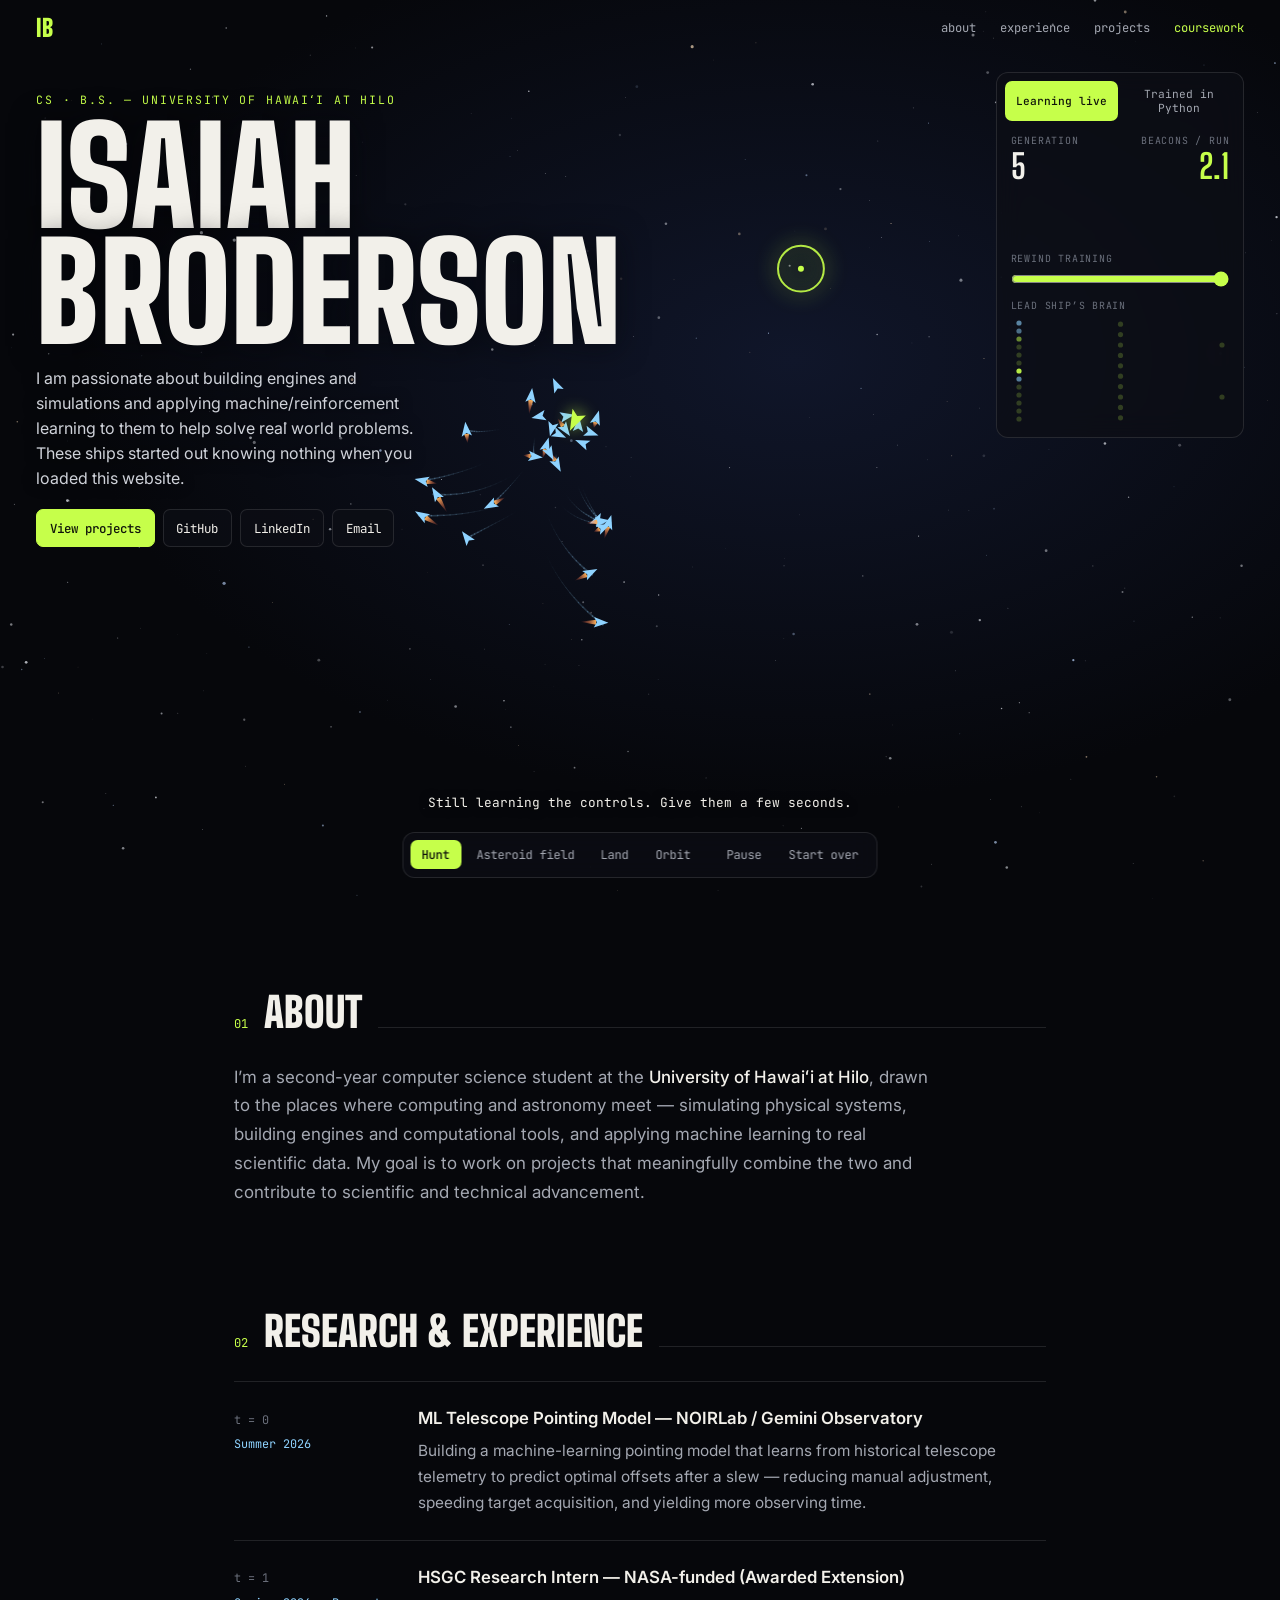
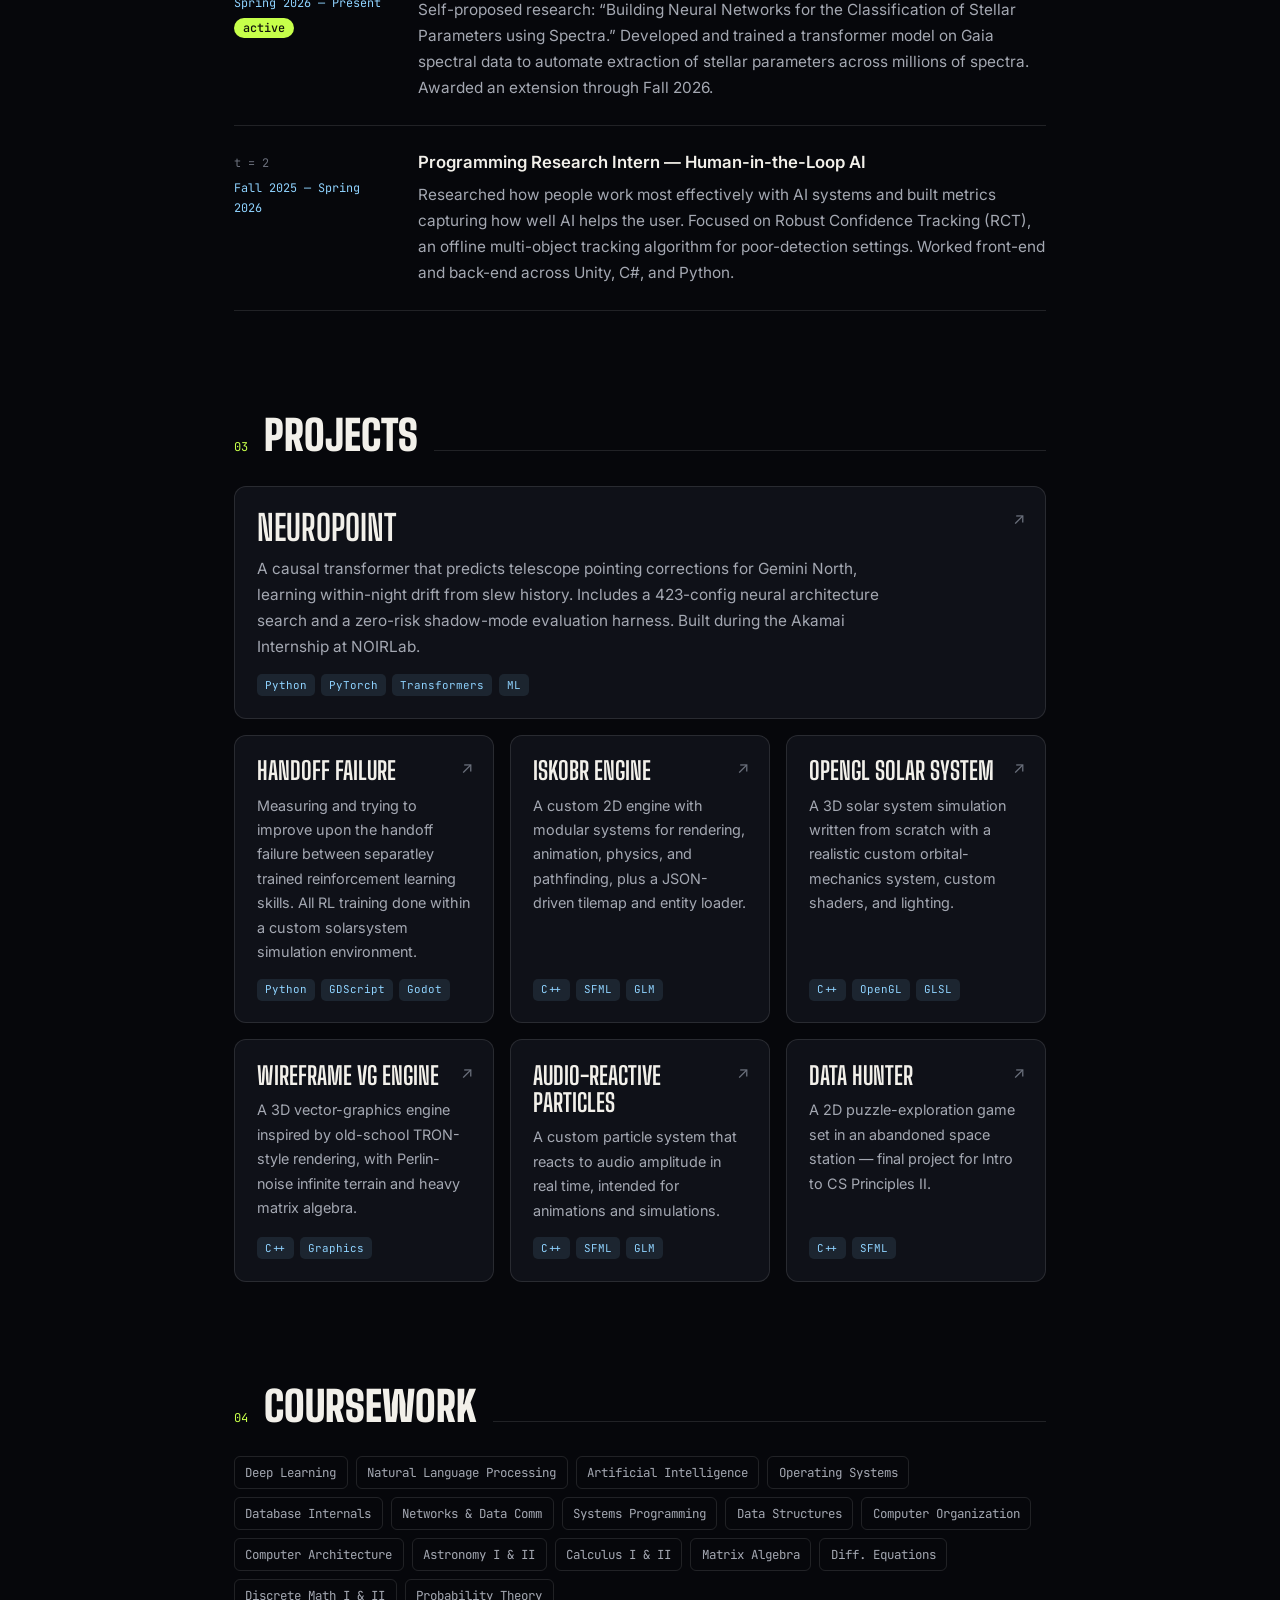
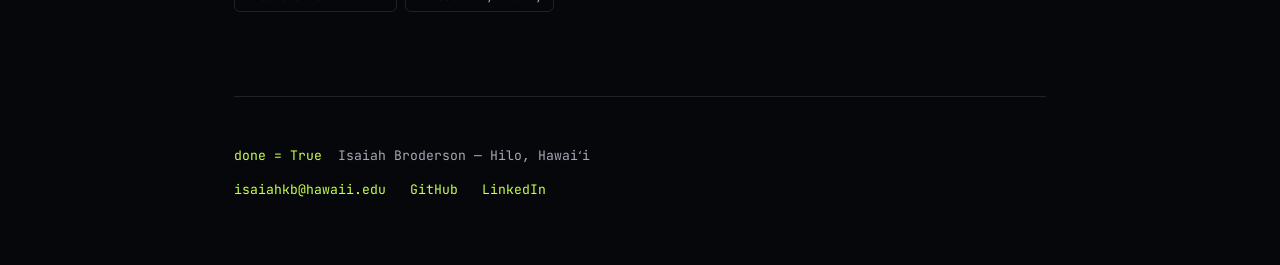
==== commit a2228aa8: "Separate python project for stronger policies." ====
--- a/index.html
+++ b/index.html
@@ -49,6 +49,7 @@
       <button type="button" data-task="hunt" class="on">Hunt</button>
       <button type="button" data-task="field">Asteroid field</button>
       <button type="button" data-task="land">Land</button>
+      <button type="button" data-task="orbit">Orbit</button>
     </div>
     <div class="seg">
       <button type="button" id="pause">Pause</button>
@@ -57,8 +58,12 @@
   </div>
 
   <aside class="console panel" aria-label="Training progress">
+    <div class="seg modes" id="modes" role="group" aria-label="Which brains fly the ships">
+      <button type="button" data-mode="live" class="on" title="Trained from scratch right now, in your browser">Learning live</button>
+      <button type="button" data-mode="python" title="Trained offline in Python with PPO, then exported to this page">Trained in Python</button>
+    </div>
     <div class="readout">
-      <div><span>generation</span><b id="gen">0</b></div>
+      <div><span id="gen-label">generation</span><b id="gen">0</b></div>
       <div><span id="metric-label">beacons / run</span><b id="metric">0</b></div>
     </div>
     <canvas id="chart"></canvas>
--- a/flight.css
+++ b/flight.css
@@ -186,6 +186,7 @@
 }
 .seg button:hover { color: var(--ink); background: rgba(255, 255, 255, 0.07); }
 .seg button.on { color: #10140a; background: var(--lead); font-weight: 500; }
+.seg button:disabled { opacity: 0.35; cursor: default; background: transparent; }
 
 .console {
   position: absolute;
@@ -202,6 +203,8 @@
   text-transform: uppercase;
   color: var(--ink-faint);
 }
+.seg.modes { margin: -0.35rem -0.35rem 0.75rem; }
+.seg.modes button { flex: 1; padding: 0.38rem 0.4rem; font-size: 0.7rem; }
 .readout { display: flex; justify-content: space-between; gap: 1rem; }
 .readout > div:last-child { text-align: right; }
 .readout b {
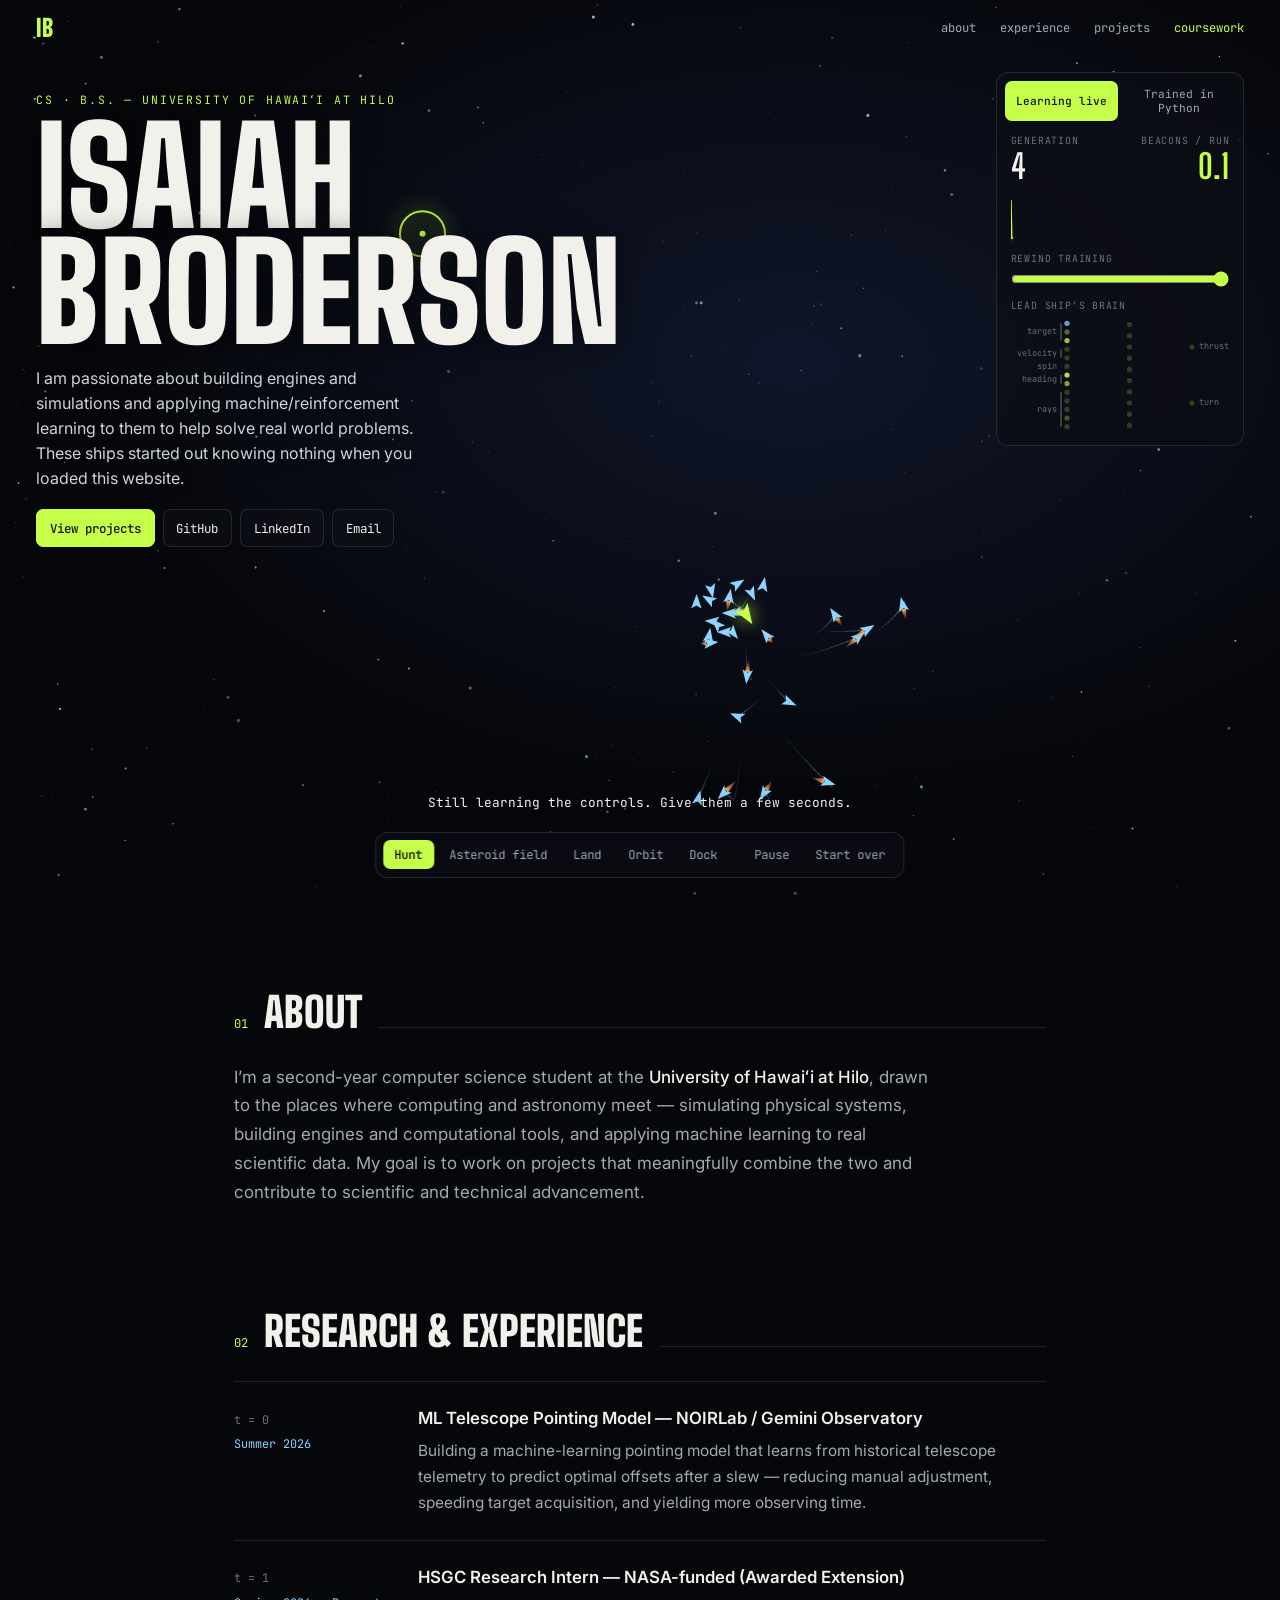
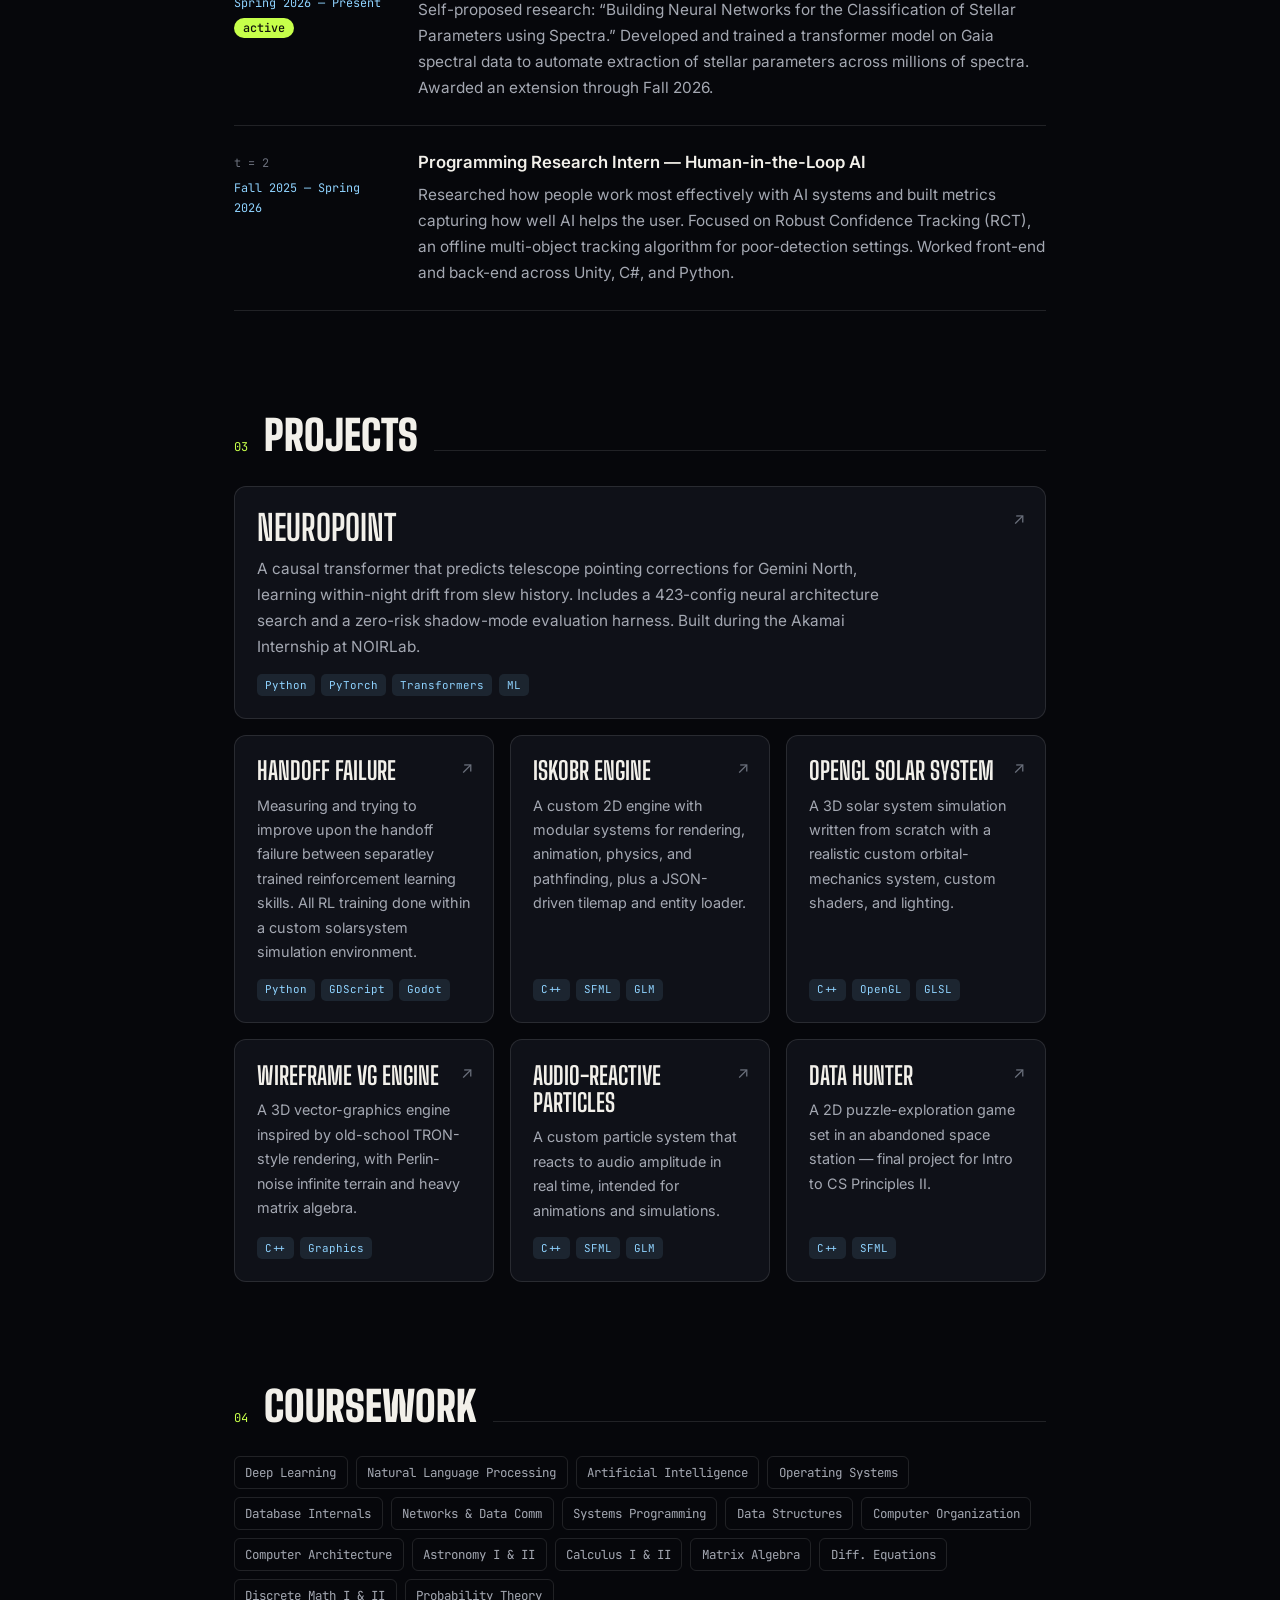
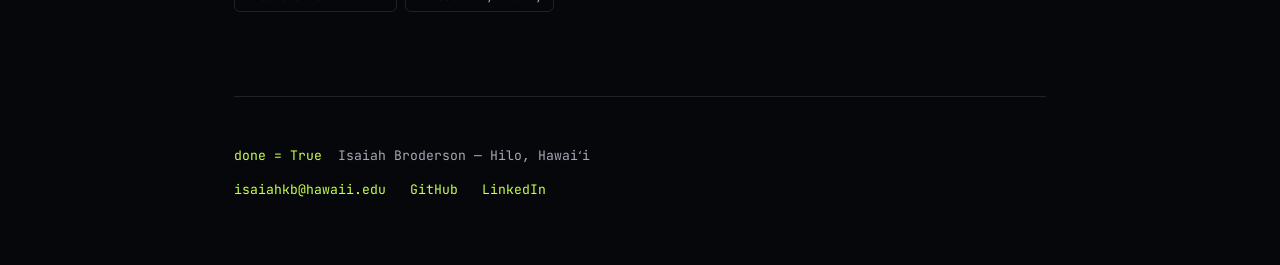
==== commit e72bed3e: "working on a docking feature for the ships" ====
--- a/index.html
+++ b/index.html
@@ -50,6 +50,7 @@
       <button type="button" data-task="field">Asteroid field</button>
       <button type="button" data-task="land">Land</button>
       <button type="button" data-task="orbit">Orbit</button>
+      <button type="button" data-task="dock">Dock</button>
     </div>
     <div class="seg">
       <button type="button" id="pause">Pause</button>
@@ -73,7 +74,10 @@
       <button type="button" id="live" hidden>live</button>
     </label>
     <div class="netwrap">
-      <span>lead ship&#8217;s brain</span>
+      <div class="nethead">
+        <span id="net-label">lead ship&#8217;s brain</span>
+        <button type="button" id="unfollow" hidden>let go</button>
+      </div>
       <canvas id="net"></canvas>
     </div>
   </aside>
--- a/flight.css
+++ b/flight.css
@@ -220,7 +220,7 @@
 
 .scrub { display: flex; flex-wrap: wrap; align-items: center; justify-content: space-between; gap: 0.2rem 0.5rem; margin-top: 0.65rem; }
 .scrub input { order: 3; width: 100%; accent-color: var(--lead); cursor: pointer; height: 16px; }
-.scrub button {
+.scrub button, .nethead button {
   font: inherit;
   font-size: 0.64rem;
   color: #10140a;
@@ -230,9 +230,10 @@
   padding: 0 0.4rem;
   cursor: pointer;
 }
-.scrub button[hidden] { display: none; }
+.scrub button[hidden], .nethead button[hidden] { display: none; }
 .netwrap { margin-top: 0.65rem; }
-#net { display: block; width: 100%; height: 104px; margin-top: 0.3rem; }
+.nethead { display: flex; align-items: center; justify-content: space-between; gap: 0.5rem; }
+#net { display: block; width: 100%; height: 112px; margin-top: 0.3rem; }
 
 /* ---------- Page content ---------- */
 .wrap { max-width: 860px; margin: 0 auto; padding: 2.5rem 1.5rem 0; }
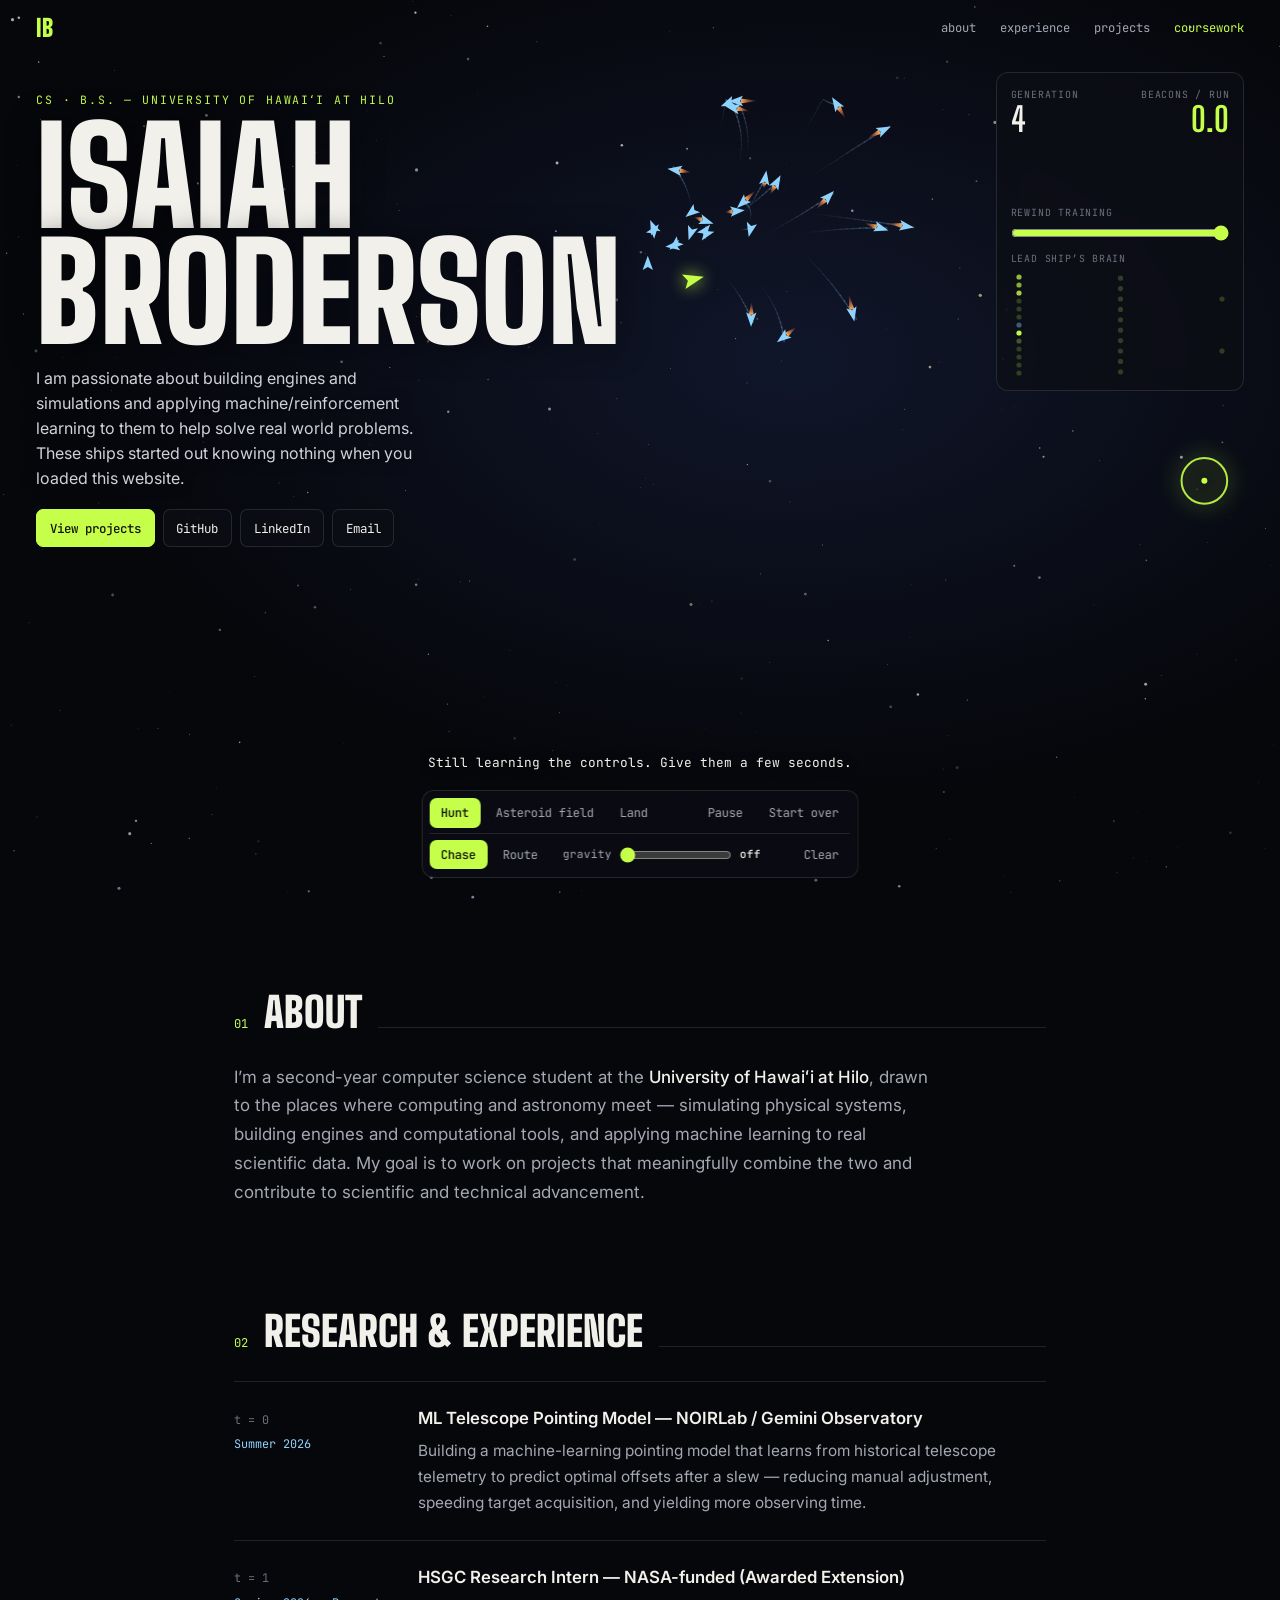
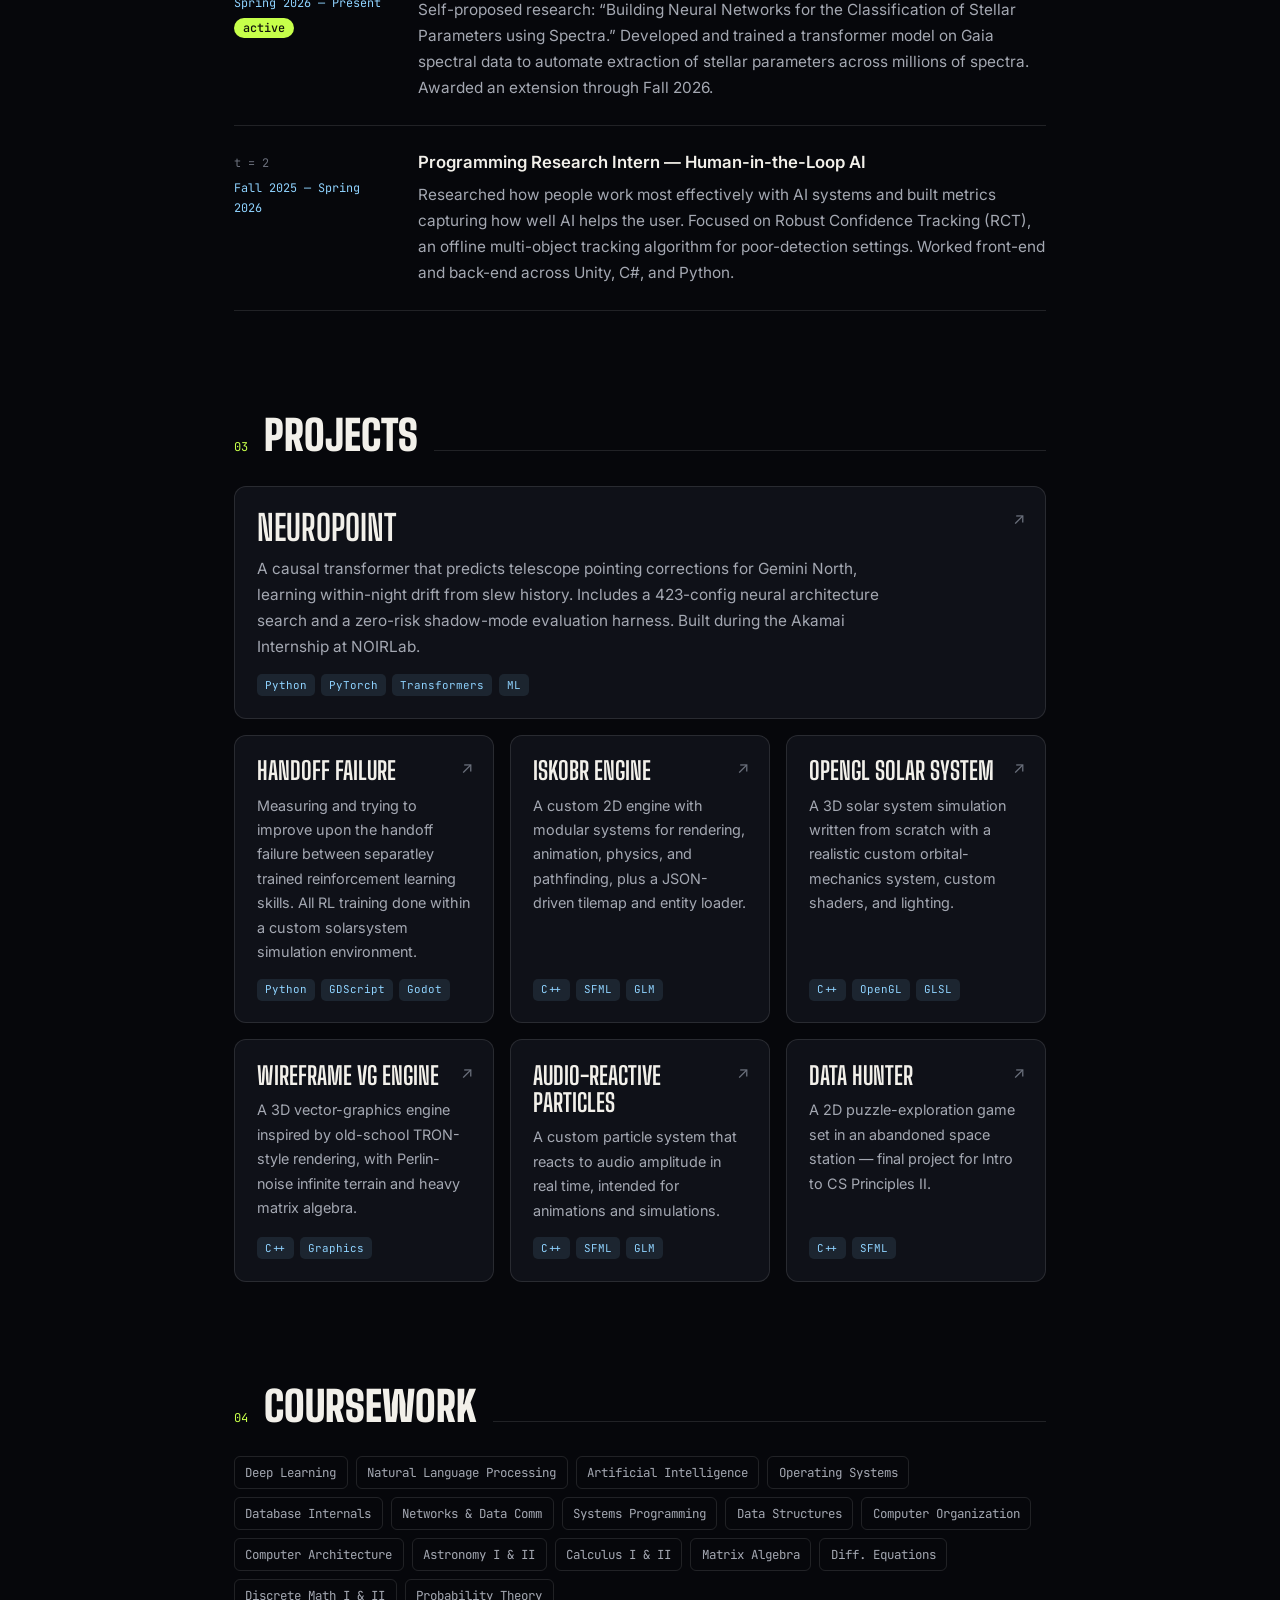
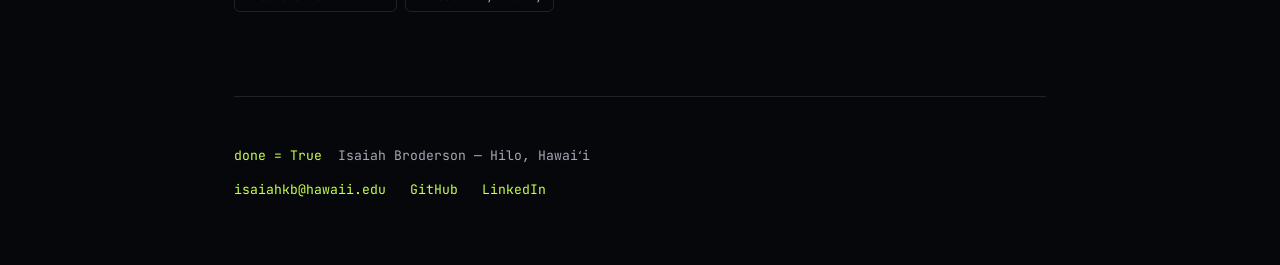
==== commit 3454192d: "improving features" ====
--- a/index.html
+++ b/index.html
@@ -45,26 +45,31 @@
   <p class="hint" id="hint" aria-live="polite"></p>
 
   <div class="dock panel">
-    <div class="seg" id="tasks" role="group" aria-label="Task">
-      <button type="button" data-task="hunt" class="on">Hunt</button>
-      <button type="button" data-task="field">Asteroid field</button>
-      <button type="button" data-task="land">Land</button>
-      <button type="button" data-task="orbit">Orbit</button>
-      <button type="button" data-task="dock">Dock</button>
-    </div>
-    <div class="seg">
-      <button type="button" id="pause">Pause</button>
-      <button type="button" id="restart">Start over</button>
+    <div class="row">
+      <div class="seg" id="tasks" role="group" aria-label="Task">
+        <button type="button" data-task="hunt" class="on">Hunt</button>
+        <button type="button" data-task="field">Asteroid field</button>
+        <button type="button" data-task="land">Land</button>
+      </div>
+      <div class="seg">
+        <button type="button" id="pause">Pause</button>
+        <button type="button" id="restart">Start over</button>
+      </div>
+    </div>
+    <div class="row tools-row">
+      <div class="seg" id="tools" role="group" aria-label="What your clicks do"></div>
+      <label class="grav">
+        <span>gravity</span>
+        <input type="range" id="gravity" min="0" max="260" step="10" value="0" aria-label="Gravity">
+        <b id="grav-val">off</b>
+      </label>
+      <div class="seg"><button type="button" id="clear">Clear</button></div>
     </div>
   </div>
 
   <aside class="console panel" aria-label="Training progress">
-    <div class="seg modes" id="modes" role="group" aria-label="Which brains fly the ships">
-      <button type="button" data-mode="live" class="on" title="Trained from scratch right now, in your browser">Learning live</button>
-      <button type="button" data-mode="python" title="Trained offline in Python with PPO, then exported to this page">Trained in Python</button>
-    </div>
     <div class="readout">
-      <div><span id="gen-label">generation</span><b id="gen">0</b></div>
+      <div><span>generation</span><b id="gen">0</b></div>
       <div><span id="metric-label">beacons / run</span><b id="metric">0</b></div>
     </div>
     <canvas id="chart"></canvas>
@@ -74,10 +79,7 @@
       <button type="button" id="live" hidden>live</button>
     </label>
     <div class="netwrap">
-      <div class="nethead">
-        <span id="net-label">lead ship&#8217;s brain</span>
-        <button type="button" id="unfollow" hidden>let go</button>
-      </div>
+      <span>lead ship&#8217;s brain</span>
       <canvas id="net"></canvas>
     </div>
   </aside>
--- a/flight.css
+++ b/flight.css
@@ -142,7 +142,7 @@
 .hint {
   position: absolute;
   left: 50%;
-  bottom: clamp(4.6rem, 10vh, 5.4rem);
+  bottom: clamp(7.4rem, 14vh, 8.2rem);
   transform: translateX(-50%);
   width: max-content;
   max-width: 90vw;
@@ -168,10 +168,16 @@
   bottom: clamp(0.9rem, 2.5vh, 1.5rem);
   transform: translateX(-50%);
   display: flex;
-  gap: 0.9rem;
+  flex-direction: column;
+  gap: 0.35rem;
   padding: 0.45rem;
   white-space: nowrap;
 }
+.dock .row { display: flex; align-items: center; justify-content: space-between; gap: 0.9rem; }
+.tools-row { border-top: 1px solid var(--rule); padding-top: 0.35rem; }
+.grav { display: flex; align-items: center; gap: 0.5rem; font-family: var(--mono); font-size: 0.7rem; color: var(--ink-dim); }
+.grav input { width: 7rem; accent-color: var(--lead); cursor: pointer; }
+.grav b { font-weight: 500; color: var(--ink); min-width: 2.4rem; font-variant-numeric: tabular-nums; }
 .seg { display: flex; gap: 0.25rem; }
 .seg button {
   font-family: var(--mono);
@@ -186,7 +192,6 @@
 }
 .seg button:hover { color: var(--ink); background: rgba(255, 255, 255, 0.07); }
 .seg button.on { color: #10140a; background: var(--lead); font-weight: 500; }
-.seg button:disabled { opacity: 0.35; cursor: default; background: transparent; }
 
 .console {
   position: absolute;
@@ -203,8 +208,6 @@
   text-transform: uppercase;
   color: var(--ink-faint);
 }
-.seg.modes { margin: -0.35rem -0.35rem 0.75rem; }
-.seg.modes button { flex: 1; padding: 0.38rem 0.4rem; font-size: 0.7rem; }
 .readout { display: flex; justify-content: space-between; gap: 1rem; }
 .readout > div:last-child { text-align: right; }
 .readout b {
@@ -220,7 +223,7 @@
 
 .scrub { display: flex; flex-wrap: wrap; align-items: center; justify-content: space-between; gap: 0.2rem 0.5rem; margin-top: 0.65rem; }
 .scrub input { order: 3; width: 100%; accent-color: var(--lead); cursor: pointer; height: 16px; }
-.scrub button, .nethead button {
+.scrub button {
   font: inherit;
   font-size: 0.64rem;
   color: #10140a;
@@ -230,10 +233,9 @@
   padding: 0 0.4rem;
   cursor: pointer;
 }
-.scrub button[hidden], .nethead button[hidden] { display: none; }
+.scrub button[hidden] { display: none; }
 .netwrap { margin-top: 0.65rem; }
-.nethead { display: flex; align-items: center; justify-content: space-between; gap: 0.5rem; }
-#net { display: block; width: 100%; height: 112px; margin-top: 0.3rem; }
+#net { display: block; width: 100%; height: 104px; margin-top: 0.3rem; }
 
 /* ---------- Page content ---------- */
 .wrap { max-width: 860px; margin: 0 auto; padding: 2.5rem 1.5rem 0; }
@@ -365,7 +367,9 @@
   .intro { position: static; order: 1; max-width: none; padding: 4.75rem 1rem 1rem; }
   .skywrap { position: relative; inset: auto; order: 2; width: 100%; aspect-ratio: 16 / 9; touch-action: pan-y; }
   .hint { position: static; order: 3; transform: none; width: auto; max-width: none; padding: 0.6rem 1rem 0; font-size: 0.74rem; }
-  .dock { position: static; order: 4; transform: none; margin: 0.6rem 1rem 0; flex-wrap: wrap; justify-content: space-between; white-space: normal; }
+  .dock { position: static; order: 4; transform: none; margin: 0.6rem 1rem 0; white-space: normal; }
+  .dock .row { flex-wrap: wrap; gap: 0.4rem 0.9rem; }
+  .grav input { width: 6rem; }
   .console { position: static; order: 5; width: auto; margin: 0.6rem 1rem 0; }
   .netwrap { display: none; }
   .entry { grid-template-columns: 1fr; gap: 0.5rem; }
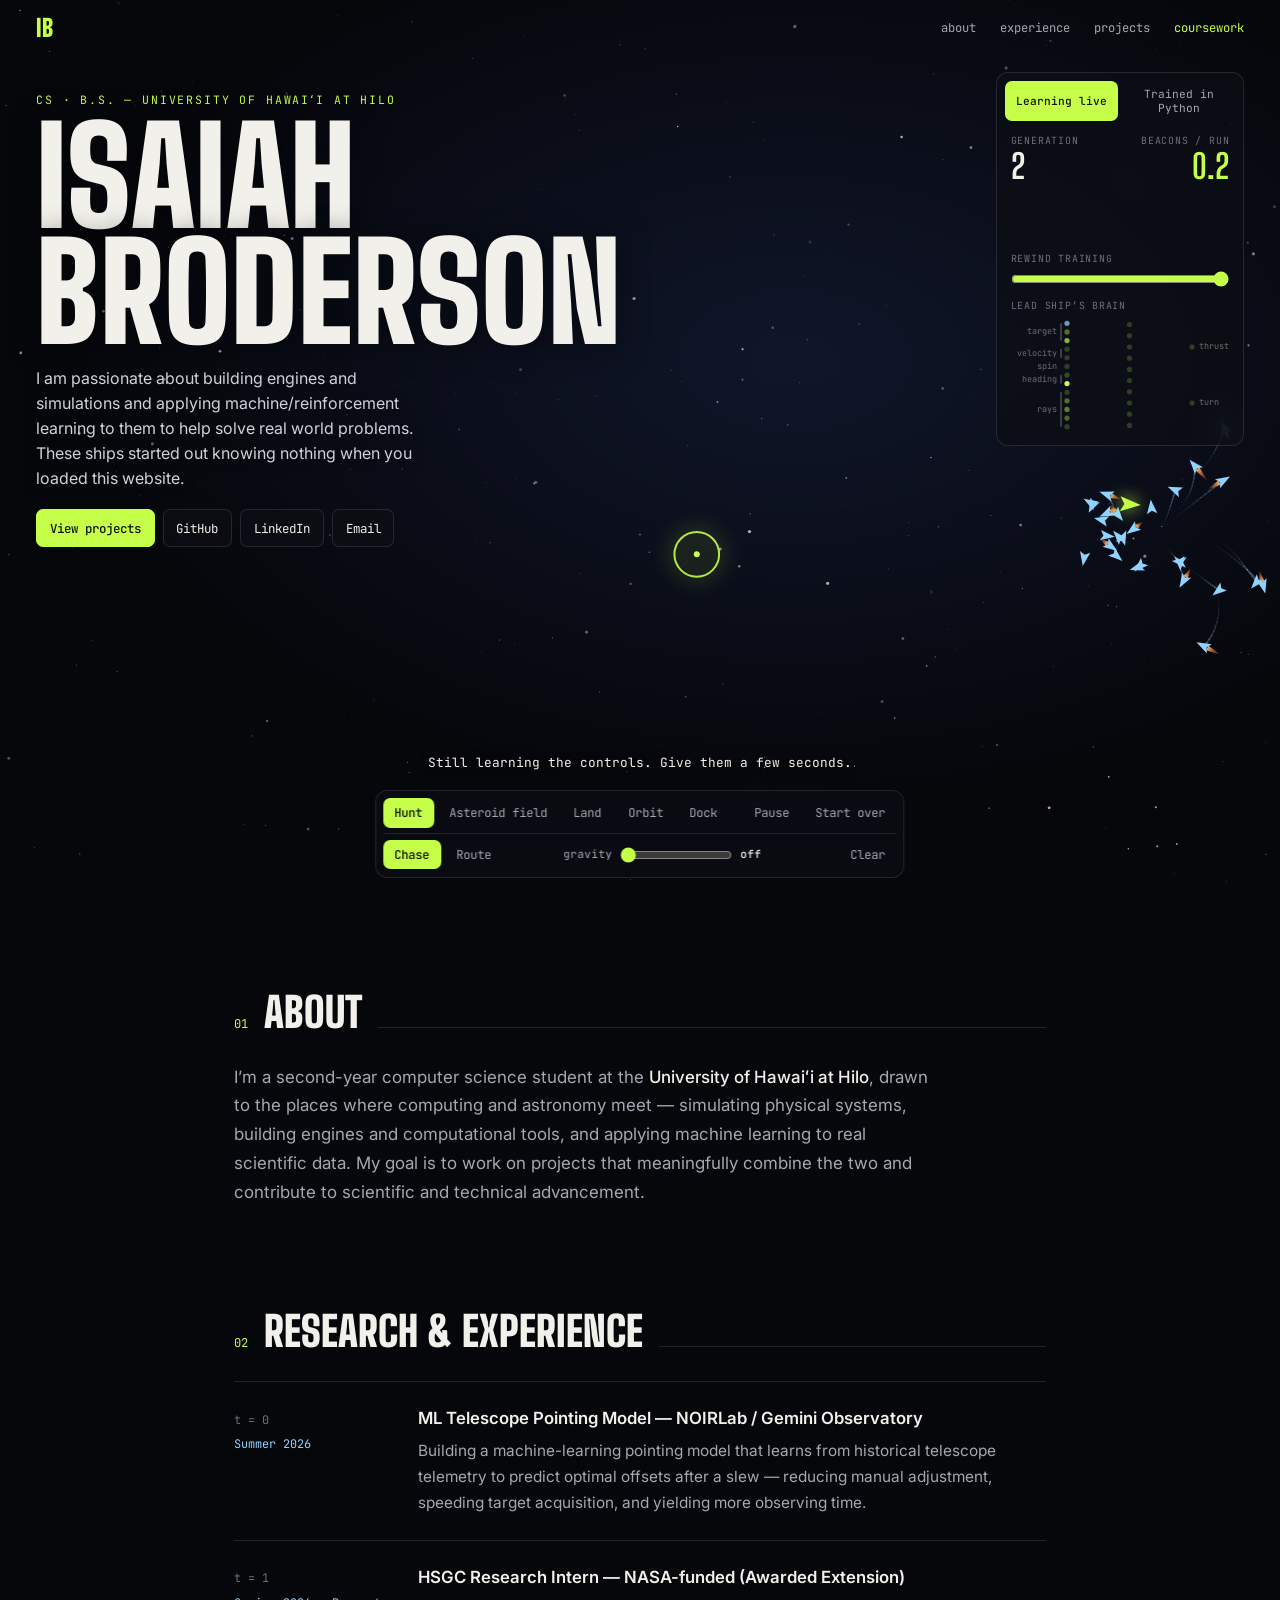
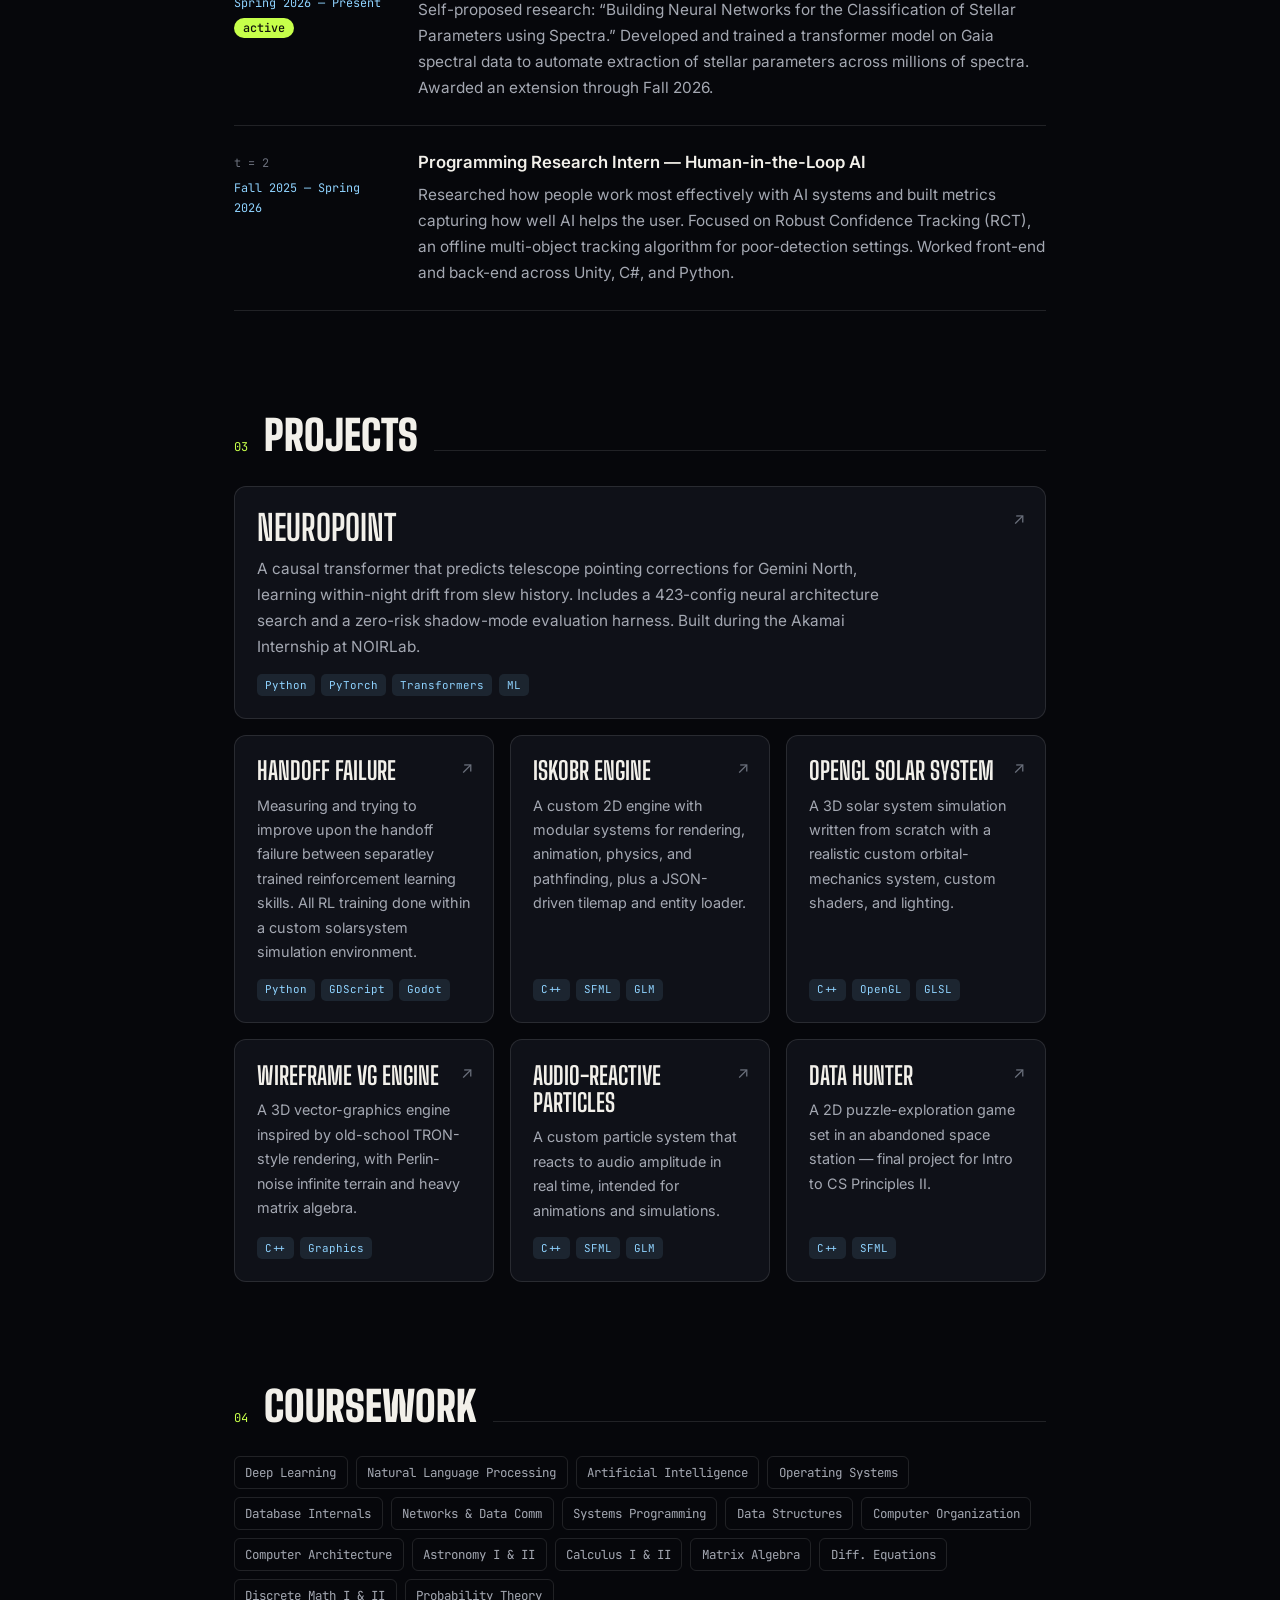
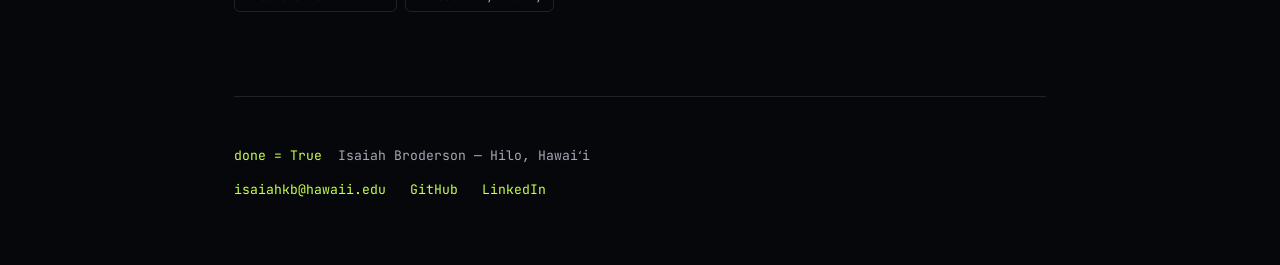
==== commit 7fe92384: "Merge GitHub's orbit, dock and Python-brain work with the world-editing tools Keeps both sides: Orbi" ====
--- a/index.html
+++ b/index.html
@@ -50,15 +50,17 @@
         <button type="button" data-task="hunt" class="on">Hunt</button>
         <button type="button" data-task="field">Asteroid field</button>
         <button type="button" data-task="land">Land</button>
+        <button type="button" data-task="orbit">Orbit</button>
+        <button type="button" data-task="dock">Dock</button>
       </div>
       <div class="seg">
         <button type="button" id="pause">Pause</button>
         <button type="button" id="restart">Start over</button>
       </div>
     </div>
-    <div class="row tools-row">
+    <div class="row tools-row" id="tools-row">
       <div class="seg" id="tools" role="group" aria-label="What your clicks do"></div>
-      <label class="grav">
+      <label class="grav" id="grav">
         <span>gravity</span>
         <input type="range" id="gravity" min="0" max="260" step="10" value="0" aria-label="Gravity">
         <b id="grav-val">off</b>
@@ -68,8 +70,12 @@
   </div>
 
   <aside class="console panel" aria-label="Training progress">
+    <div class="seg modes" id="modes" role="group" aria-label="Which brains fly the ships">
+      <button type="button" data-mode="live" class="on" title="Trained from scratch right now, in your browser">Learning live</button>
+      <button type="button" data-mode="python" title="Trained offline in Python with PPO, then exported to this page">Trained in Python</button>
+    </div>
     <div class="readout">
-      <div><span>generation</span><b id="gen">0</b></div>
+      <div><span id="gen-label">generation</span><b id="gen">0</b></div>
       <div><span id="metric-label">beacons / run</span><b id="metric">0</b></div>
     </div>
     <canvas id="chart"></canvas>
@@ -79,7 +85,10 @@
       <button type="button" id="live" hidden>live</button>
     </label>
     <div class="netwrap">
-      <span>lead ship&#8217;s brain</span>
+      <div class="nethead">
+        <span id="net-label">lead ship&#8217;s brain</span>
+        <button type="button" id="unfollow" hidden>let go</button>
+      </div>
       <canvas id="net"></canvas>
     </div>
   </aside>
--- a/flight.css
+++ b/flight.css
@@ -175,6 +175,7 @@
 }
 .dock .row { display: flex; align-items: center; justify-content: space-between; gap: 0.9rem; }
 .tools-row { border-top: 1px solid var(--rule); padding-top: 0.35rem; }
+.dock [hidden] { display: none !important; }
 .grav { display: flex; align-items: center; gap: 0.5rem; font-family: var(--mono); font-size: 0.7rem; color: var(--ink-dim); }
 .grav input { width: 7rem; accent-color: var(--lead); cursor: pointer; }
 .grav b { font-weight: 500; color: var(--ink); min-width: 2.4rem; font-variant-numeric: tabular-nums; }
@@ -192,6 +193,7 @@
 }
 .seg button:hover { color: var(--ink); background: rgba(255, 255, 255, 0.07); }
 .seg button.on { color: #10140a; background: var(--lead); font-weight: 500; }
+.seg button:disabled { opacity: 0.35; cursor: default; background: transparent; }
 
 .console {
   position: absolute;
@@ -208,6 +210,8 @@
   text-transform: uppercase;
   color: var(--ink-faint);
 }
+.seg.modes { margin: -0.35rem -0.35rem 0.75rem; }
+.seg.modes button { flex: 1; padding: 0.38rem 0.4rem; font-size: 0.7rem; }
 .readout { display: flex; justify-content: space-between; gap: 1rem; }
 .readout > div:last-child { text-align: right; }
 .readout b {
@@ -223,7 +227,7 @@
 
 .scrub { display: flex; flex-wrap: wrap; align-items: center; justify-content: space-between; gap: 0.2rem 0.5rem; margin-top: 0.65rem; }
 .scrub input { order: 3; width: 100%; accent-color: var(--lead); cursor: pointer; height: 16px; }
-.scrub button {
+.scrub button, .nethead button {
   font: inherit;
   font-size: 0.64rem;
   color: #10140a;
@@ -233,9 +237,10 @@
   padding: 0 0.4rem;
   cursor: pointer;
 }
-.scrub button[hidden] { display: none; }
+.scrub button[hidden], .nethead button[hidden] { display: none; }
 .netwrap { margin-top: 0.65rem; }
-#net { display: block; width: 100%; height: 104px; margin-top: 0.3rem; }
+.nethead { display: flex; align-items: center; justify-content: space-between; gap: 0.5rem; }
+#net { display: block; width: 100%; height: 112px; margin-top: 0.3rem; }
 
 /* ---------- Page content ---------- */
 .wrap { max-width: 860px; margin: 0 auto; padding: 2.5rem 1.5rem 0; }
